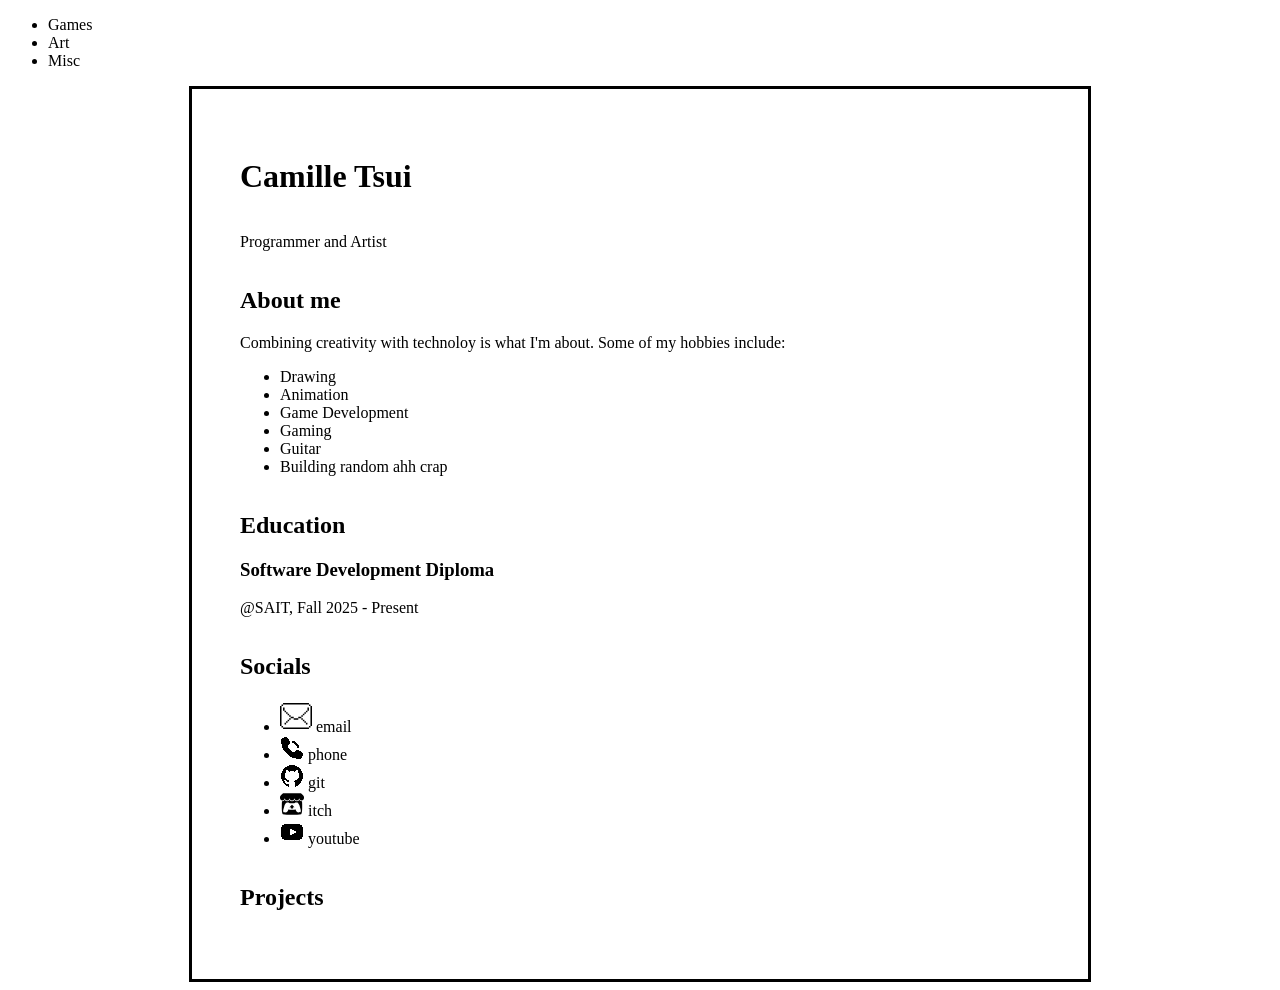
==== index.html @ e9c0c2a6 "Initial commit" ====
<!DOCTYPE html>
<html lang="en">
<head>
    <meta charset="UTF-8">
    <meta name="viewport" content="width=device-width, initial-scale=1.0">
    <title>Camille Tsui Home</title>
    <link rel="stylesheet" href="./styles/styles.css">
</head>
<body>
    <header>
        <!--Logo, navbar-->
        <ul>
            <li>Games</li>
            <li>Art</li>
            <li>Misc</li>
        </ul>
    </header>
    <main>
        <h1>Camille Tsui</h1>
        <p>Programmer and Artist</p> <!--description of self-->

        <section class="about-me">
            <h2>About me</h2>
            <p>Combining creativity with technoloy is what I'm about. 
                Some of my hobbies include:
            </p>
            <ul>
                <li>Drawing</li>
                <li>Animation</li>
                <li>Game Development</li>
                <li>Gaming</li>
                <li>Guitar</li>
                <li>Building random ahh crap</li>
            </ul>
        </section>

        <section>
            <h2>Education</h2>
            <h3>Software Development Diploma</h3>
            <p>@SAIT, Fall 2025 - Present</p>
        </section>

        <section class="socials">
            <h2>Socials</h2>
            <ul>
                <li id="email">
                    <svg xmlns="http://www.w3.org/2000/svg" width="32" height="32" viewBox="0 0 32 32"><path fill="currentColor" d="M30.47 6.1H32v19.8h-1.53Zm-1.52 19.8h1.52v1.53h-1.52Zm0-21.33h1.52V6.1h-1.52Zm-1.52 3.05h1.52v3.05h-1.52ZM3.05 27.43h25.9v1.52H3.05Zm22.85-4.57h1.53v1.52H25.9Zm0-12.19h1.53v1.52H25.9Zm-1.52 10.66h1.52v1.53h-1.52Zm0-9.14h1.52v1.52h-1.52Zm-1.53 7.62h1.53v1.52h-1.53Zm0-6.1h1.53v1.53h-1.53Zm-1.52 4.58h1.52v1.52h-1.52Zm0-3.05h1.52v1.52h-1.52Zm-3.05 1.52h3.05v1.53h-3.05Zm-4.57 1.53h4.57v1.52h-4.57Zm-3.05-1.53h3.05v1.53h-3.05Zm-1.52 1.53h1.52v1.52H9.14Zm0-3.05h1.52v1.52H9.14Zm-1.52 4.57h1.52v1.52H7.62Zm0-6.1h1.52v1.53H7.62Zm-1.53 7.62h1.53v1.53H6.09Zm0-9.14h1.53v1.52H6.09ZM4.57 22.86h1.52v1.52H4.57Zm0-12.19h1.52v1.52H4.57ZM3.05 3.05h25.9v1.52H3.05Zm0 4.57h1.52v3.05H3.05ZM1.52 25.9h1.53v1.53H1.52Zm0-21.33h1.53V6.1H1.52ZM0 6.1h1.52v19.8H0Z"/></svg>
                    email
                </li>
                <li id="phone">
                    <svg xmlns="http://www.w3.org/2000/svg" width="24" height="24" viewBox="0 0 24 24"><path fill="currentColor" d="M12 7V5h3v1h1v1h1v1h1v1h1v3h-2v-2h-1V9h-1V8h-1V7z"/><path fill="currentColor" d="M23 17v3h-1v2h-1v1h-5v-1h-4v-1h-2v-1H9v-1H8v-1H7v-1H6v-1H5v-1H4v-1H3v-2H2V8H1V3h1V2h2V1h3v1h1v1h1v2h1v3H9v1H8v3h1v1h1v1h1v1h1v1h3v-1h1v-1h3v1h2v1h1v1z"/></svg>
                    phone
                </li>
                <li id="git">
                    <svg xmlns="http://www.w3.org/2000/svg" width="24" height="24" viewBox="0 0 24 24"><path fill="currentColor" d="M23 [base64]"/></svg>
                    <!-- <svg xmlns="http://www.w3.org/2000/svg" width="24" height="24" viewBox="0 0 24 24"><path fill="currentColor" d="M12 .297c-6.63 0-12 5.373-12 12c0 5.303 3.438 9.8 8.205 11.385c.6.113.82-.258.82-.577c0-.285-.01-1.04-.015-2.04c-3.338.724-4.042-1.61-4.042-1.61C4.422 18.07 3.633 17.7 3.633 17.7c-1.087-.744.084-.729.084-.729c1.205.084 1.838 1.236 1.838 1.236c1.07 1.835 2.809 1.305 3.495.998c.108-.776.417-1.305.76-1.605c-2.665-.3-5.466-1.332-5.466-5.93c0-1.31.465-2.38 1.235-3.22c-.135-.303-.54-1.523.105-3.176c0 0 1.005-.322 3.3 1.23c.96-.267 1.98-.399 3-.405c1.02.006 2.04.138 3 .405c2.28-1.552 3.285-1.23 3.285-1.23c.645 1.653.24 2.873.12 3.176c.765.84 1.23 1.91 1.23 3.22c0 4.61-2.805 5.625-5.475 5.92c.42.36.81 1.096.81 2.22c0 1.606-.015 2.896-.015 3.286c0 .315.21.69.825.57C20.565 22.092 24 17.592 24 12.297c0-6.627-5.373-12-12-12"/></svg> -->
                    git
                </li>
                <li id="itch.io">
                    <svg xmlns="http://www.w3.org/2000/svg" width="24" height="24" viewBox="0 0 24 24"><path fill="currentColor" d="M3.13 1.338C2.08 1.96.02 4.328 0 4.95v1.03c0 1.303 1.22 2.45 2.325 2.45c1.33 0 2.436-1.102 2.436-2.41c0 1.308 1.07 2.41 2.4 2.41c1.328 0 2.362-1.102 2.362-2.41c0 1.308 1.137 2.41 2.466 2.41h.024c1.33 0 2.466-1.102 2.466-2.41c0 1.308 1.034 2.41 2.363 2.41c1.33 0 2.4-1.102 2.4-2.41c0 1.308 1.106 2.41 2.435 2.41C22.78 8.43 24 7.282 24 5.98V4.95c-.02-.62-2.082-2.99-3.13-3.612c-3.253-.114-5.508-.134-8.87-.133c-3.362 0-7.945.053-8.87.133m6.376 6.477a2.7 2.7 0 0 1-.468.602c-.5.49-1.19.795-1.947.795a2.8 2.8 0 0 1-1.95-.795a2.6 2.6 0 0 1-.446-.59a2.8 2.8 0 0 1-.486.59a2.8 2.8 0 0 1-1.95.795a.8.8 0 0 1-.264-.052a40 40 0 0 0-.168 2.95v.005l-.006 1.167c.02 2.334-.23 7.564 1.03 8.85c1.952.454 5.545.662 9.15.663c3.605 0 7.198-.21 9.15-.664c1.26-1.284 1.01-6.514 1.03-8.848l-.006-1.167v-.004a40 40 0 0 0-.168-2.95a.9.9 0 0 1-.263.052a2.8 2.8 0 0 1-1.95-.795a2.7 2.7 0 0 1-.486-.59c-.127.22-.265.412-.447.59a2.8 2.8 0 0 1-1.95.794c-.76 0-1.446-.303-1.948-.793a2.7 2.7 0 0 1-.468-.602a2.7 2.7 0 0 1-.463.602a2.8 2.8 0 0 1-1.95.794h-.16a2.8 2.8 0 0 1-1.95-.793a2.7 2.7 0 0 1-.464-.602zm-2.004 2.59v.002c.795.002 1.5 0 2.373.953A20 20 0 0 1 12 11.253c.72 0 1.438.035 2.125.107c.873-.953 1.578-.95 2.372-.953c.376 0 1.876 0 2.92 2.934l1.123 4.028c.832 2.995-.266 3.068-1.636 3.07c-2.03-.075-3.156-1.55-3.156-3.025c-1.124.184-2.436.276-3.748.277c-1.312 0-2.624-.093-3.748-.277c0 1.475-1.125 2.95-3.156 3.026c-1.37-.004-2.468-.077-1.636-3.072l1.122-4.027c1.045-2.934 2.545-2.934 2.92-2.934zM12 12.714c-.002.002-2.14 1.964-2.523 2.662l1.4-.056v1.22c0 .056.56.033 1.123.007c.562.026 1.124.05 1.124-.008v-1.22l1.4.055C14.138 14.677 12 12.713 12 12.713z"/></svg>
                    itch
                </li>
                <li id="youtube">
                    <svg xmlns="http://www.w3.org/2000/svg" width="24" height="24" viewBox="0 0 24 24"><path fill="currentColor" d="M22 7V5h-2V4H4v1H2v2H1v10h1v2h2v1h16v-1h2v-2h1V7zm-10 8h-2V9h2v1h2v1h2v2h-2v1h-2z"/></svg>
                   <!-- <svg xmlns="http://www.w3.org/2000/svg" width="24" height="24" viewBox="0 0 24 24"><path fill="currentColor" d="M23.498 6.186a3.02 3.02 0 0 0-2.122-2.136C19.505 3.545 12 3.545 12 3.545s-7.505 0-9.377.505A3.02 3.02 0 0 0 .502 6.186C0 8.07 0 12 0 12s0 3.93.502 5.814a3.02 3.02 0 0 0 2.122 2.136c1.871.505 9.376.505 9.376.505s7.505 0 9.377-.505a3.02 3.02 0 0 0 2.122-2.136C24 15.93 24 12 24 12s0-3.93-.502-5.814M9.545 15.568V8.432L15.818 12z"/></svg> -->
                    youtube
                </li>
            </ul>
        </section>

        <section class="projects">
            <h2>Projects</h2>
            <!--Add project cards-->
        </section>
    </main>
</body>
</html>
---- styles/styles.css ----
main {
    display: flex;
    flex-direction: column;
    margin-inline: auto;
    border:solid;
    max-width: 800px;;

    padding: 3rem;
}
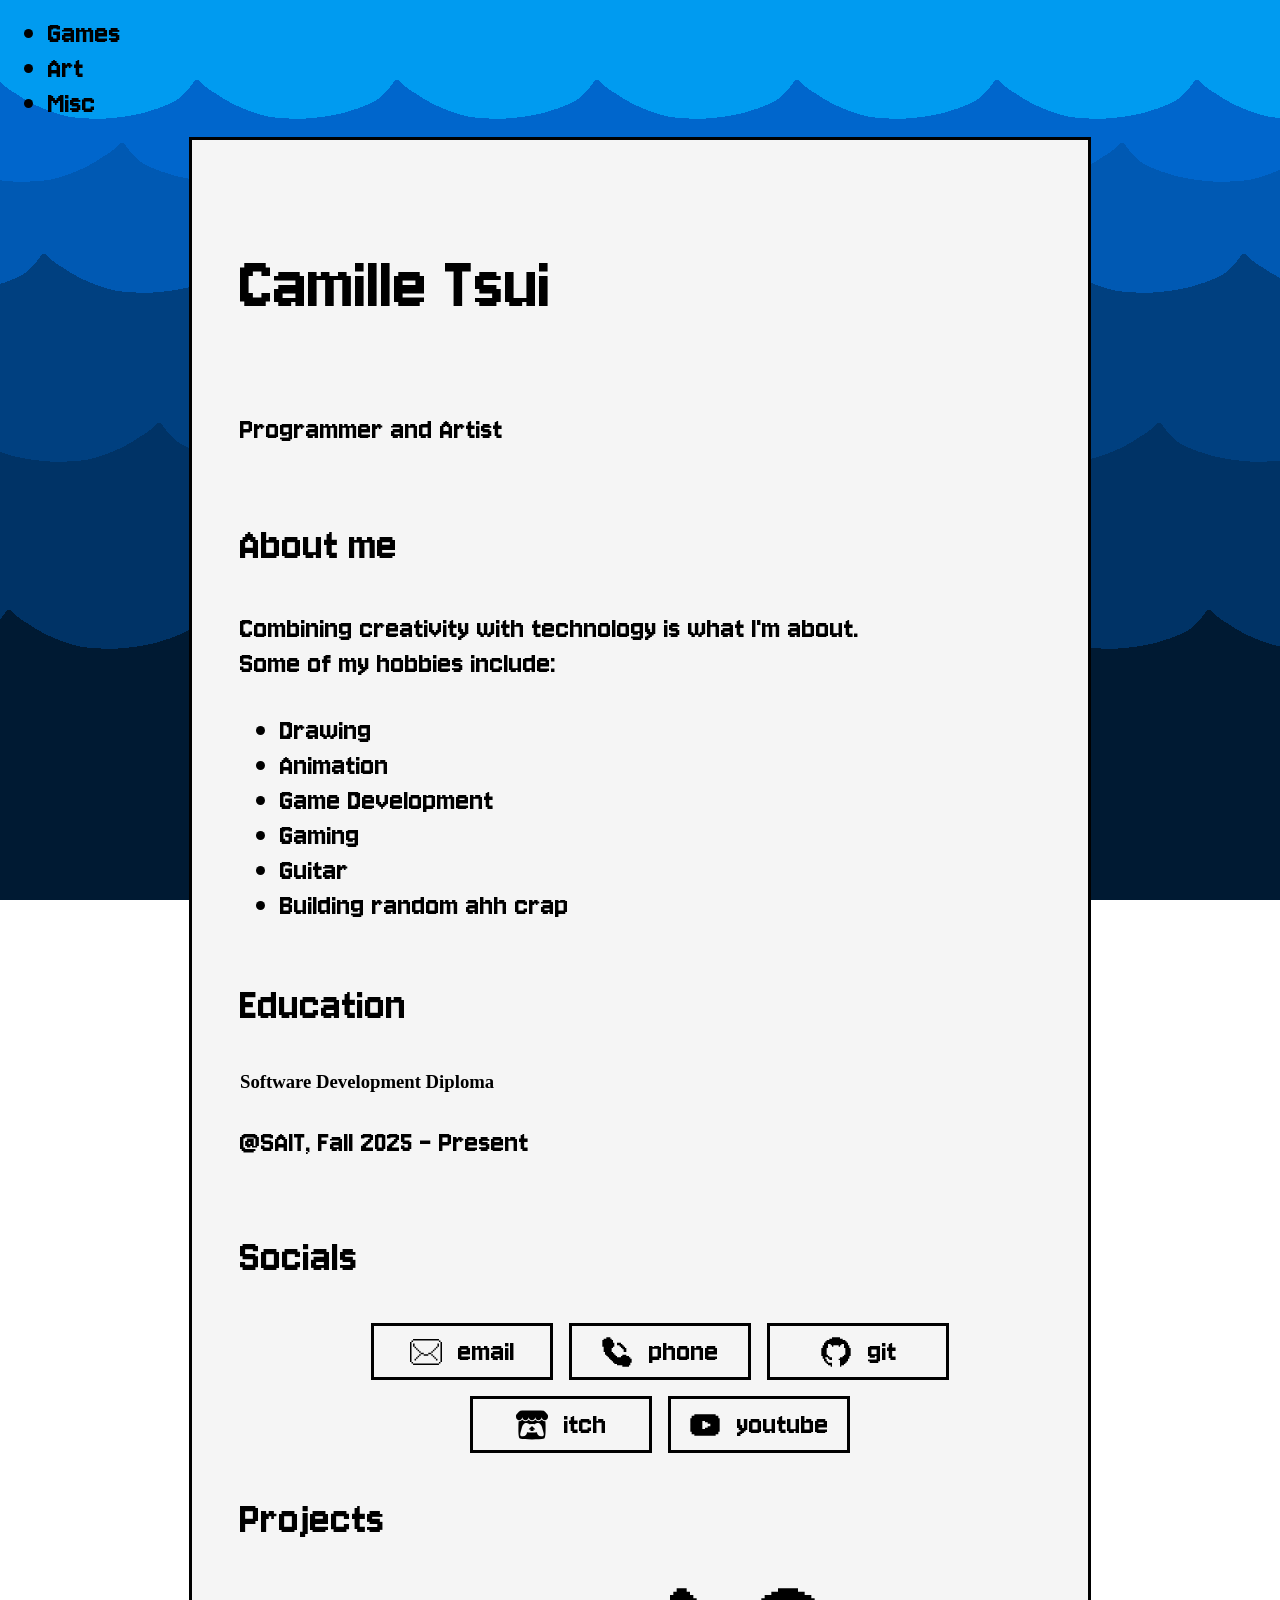
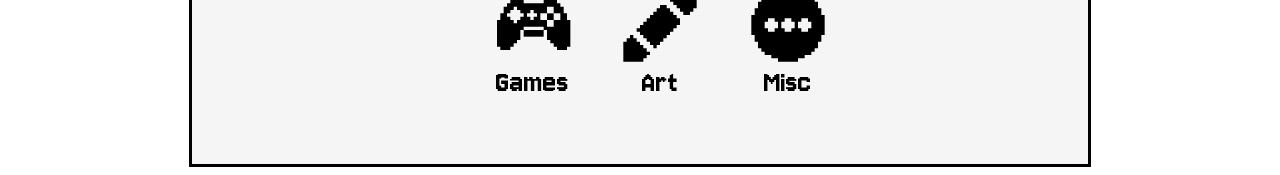
==== commit 74643557: "add css to main page" ====
--- a/index.html
+++ b/index.html
@@ -5,6 +5,10 @@
     <meta name="viewport" content="width=device-width, initial-scale=1.0">
     <title>Camille Tsui Home</title>
     <link rel="stylesheet" href="./styles/styles.css">
+
+    <link rel="preconnect" href="https://fonts.googleapis.com">
+    <link rel="preconnect" href="https://fonts.gstatic.com" crossorigin>
+    <link href="https://fonts.googleapis.com/css2?family=Jersey+10&family=Pixelify+Sans:wght@400..700&display=swap" rel="stylesheet">
 </head>
 <body>
     <header>
@@ -21,7 +25,7 @@
 
         <section class="about-me">
             <h2>About me</h2>
-            <p>Combining creativity with technoloy is what I'm about. 
+            <p>Combining creativity with technology is what I'm about. <br>
                 Some of my hobbies include:
             </p>
             <ul>
@@ -48,20 +52,20 @@
                     email
                 </li>
                 <li id="phone">
-                    <svg xmlns="http://www.w3.org/2000/svg" width="24" height="24" viewBox="0 0 24 24"><path fill="currentColor" d="M12 7V5h3v1h1v1h1v1h1v1h1v3h-2v-2h-1V9h-1V8h-1V7z"/><path fill="currentColor" d="M23 17v3h-1v2h-1v1h-5v-1h-4v-1h-2v-1H9v-1H8v-1H7v-1H6v-1H5v-1H4v-1H3v-2H2V8H1V3h1V2h2V1h3v1h1v1h1v2h1v3H9v1H8v3h1v1h1v1h1v1h1v1h3v-1h1v-1h3v1h2v1h1v1z"/></svg>
+                    <svg xmlns="http://www.w3.org/2000/svg"  viewBox="0 0 24 24"><path fill="currentColor" d="M12 7V5h3v1h1v1h1v1h1v1h1v3h-2v-2h-1V9h-1V8h-1V7z"/><path fill="currentColor" d="M23 17v3h-1v2h-1v1h-5v-1h-4v-1h-2v-1H9v-1H8v-1H7v-1H6v-1H5v-1H4v-1H3v-2H2V8H1V3h1V2h2V1h3v1h1v1h1v2h1v3H9v1H8v3h1v1h1v1h1v1h1v1h3v-1h1v-1h3v1h2v1h1v1z"/></svg>
                     phone
                 </li>
                 <li id="git">
-                    <svg xmlns="http://www.w3.org/2000/svg" width="24" height="24" viewBox="0 0 24 24"><path fill="currentColor" d="M23 [base64]"/></svg>
+                    <svg xmlns="http://www.w3.org/2000/svg"  viewBox="0 0 24 24"><path fill="currentColor" d="M23 [base64]"/></svg>
                     <!-- <svg xmlns="http://www.w3.org/2000/svg" width="24" height="24" viewBox="0 0 24 24"><path fill="currentColor" d="M12 .297c-6.63 0-12 5.373-12 12c0 5.303 3.438 9.8 8.205 11.385c.6.113.82-.258.82-.577c0-.285-.01-1.04-.015-2.04c-3.338.724-4.042-1.61-4.042-1.61C4.422 18.07 3.633 17.7 3.633 17.7c-1.087-.744.084-.729.084-.729c1.205.084 1.838 1.236 1.838 1.236c1.07 1.835 2.809 1.305 3.495.998c.108-.776.417-1.305.76-1.605c-2.665-.3-5.466-1.332-5.466-5.93c0-1.31.465-2.38 1.235-3.22c-.135-.303-.54-1.523.105-3.176c0 0 1.005-.322 3.3 1.23c.96-.267 1.98-.399 3-.405c1.02.006 2.04.138 3 .405c2.28-1.552 3.285-1.23 3.285-1.23c.645 1.653.24 2.873.12 3.176c.765.84 1.23 1.91 1.23 3.22c0 4.61-2.805 5.625-5.475 5.92c.42.36.81 1.096.81 2.22c0 1.606-.015 2.896-.015 3.286c0 .315.21.69.825.57C20.565 22.092 24 17.592 24 12.297c0-6.627-5.373-12-12-12"/></svg> -->
                     git
                 </li>
                 <li id="itch.io">
-                    <svg xmlns="http://www.w3.org/2000/svg" width="24" height="24" viewBox="0 0 24 24"><path fill="currentColor" d="M3.13 1.338C2.08 1.96.02 4.328 0 4.95v1.03c0 1.303 1.22 2.45 2.325 2.45c1.33 0 2.436-1.102 2.436-2.41c0 1.308 1.07 2.41 2.4 2.41c1.328 0 2.362-1.102 2.362-2.41c0 1.308 1.137 2.41 2.466 2.41h.024c1.33 0 2.466-1.102 2.466-2.41c0 1.308 1.034 2.41 2.363 2.41c1.33 0 2.4-1.102 2.4-2.41c0 1.308 1.106 2.41 2.435 2.41C22.78 8.43 24 7.282 24 5.98V4.95c-.02-.62-2.082-2.99-3.13-3.612c-3.253-.114-5.508-.134-8.87-.133c-3.362 0-7.945.053-8.87.133m6.376 6.477a2.7 2.7 0 0 1-.468.602c-.5.49-1.19.795-1.947.795a2.8 2.8 0 0 1-1.95-.795a2.6 2.6 0 0 1-.446-.59a2.8 2.8 0 0 1-.486.59a2.8 2.8 0 0 1-1.95.795a.8.8 0 0 1-.264-.052a40 40 0 0 0-.168 2.95v.005l-.006 1.167c.02 2.334-.23 7.564 1.03 8.85c1.952.454 5.545.662 9.15.663c3.605 0 7.198-.21 9.15-.664c1.26-1.284 1.01-6.514 1.03-8.848l-.006-1.167v-.004a40 40 0 0 0-.168-2.95a.9.9 0 0 1-.263.052a2.8 2.8 0 0 1-1.95-.795a2.7 2.7 0 0 1-.486-.59c-.127.22-.265.412-.447.59a2.8 2.8 0 0 1-1.95.794c-.76 0-1.446-.303-1.948-.793a2.7 2.7 0 0 1-.468-.602a2.7 2.7 0 0 1-.463.602a2.8 2.8 0 0 1-1.95.794h-.16a2.8 2.8 0 0 1-1.95-.793a2.7 2.7 0 0 1-.464-.602zm-2.004 2.59v.002c.795.002 1.5 0 2.373.953A20 20 0 0 1 12 11.253c.72 0 1.438.035 2.125.107c.873-.953 1.578-.95 2.372-.953c.376 0 1.876 0 2.92 2.934l1.123 4.028c.832 2.995-.266 3.068-1.636 3.07c-2.03-.075-3.156-1.55-3.156-3.025c-1.124.184-2.436.276-3.748.277c-1.312 0-2.624-.093-3.748-.277c0 1.475-1.125 2.95-3.156 3.026c-1.37-.004-2.468-.077-1.636-3.072l1.122-4.027c1.045-2.934 2.545-2.934 2.92-2.934zM12 12.714c-.002.002-2.14 1.964-2.523 2.662l1.4-.056v1.22c0 .056.56.033 1.123.007c.562.026 1.124.05 1.124-.008v-1.22l1.4.055C14.138 14.677 12 12.713 12 12.713z"/></svg>
+                    <svg xmlns="http://www.w3.org/2000/svg"  viewBox="0 0 24 24"><path fill="currentColor" d="M3.13 1.338C2.08 1.96.02 4.328 0 4.95v1.03c0 1.303 1.22 2.45 2.325 2.45c1.33 0 2.436-1.102 2.436-2.41c0 1.308 1.07 2.41 2.4 2.41c1.328 0 2.362-1.102 2.362-2.41c0 1.308 1.137 2.41 2.466 2.41h.024c1.33 0 2.466-1.102 2.466-2.41c0 1.308 1.034 2.41 2.363 2.41c1.33 0 2.4-1.102 2.4-2.41c0 1.308 1.106 2.41 2.435 2.41C22.78 8.43 24 7.282 24 5.98V4.95c-.02-.62-2.082-2.99-3.13-3.612c-3.253-.114-5.508-.134-8.87-.133c-3.362 0-7.945.053-8.87.133m6.376 6.477a2.7 2.7 0 0 1-.468.602c-.5.49-1.19.795-1.947.795a2.8 2.8 0 0 1-1.95-.795a2.6 2.6 0 0 1-.446-.59a2.8 2.8 0 0 1-.486.59a2.8 2.8 0 0 1-1.95.795a.8.8 0 0 1-.264-.052a40 40 0 0 0-.168 2.95v.005l-.006 1.167c.02 2.334-.23 7.564 1.03 8.85c1.952.454 5.545.662 9.15.663c3.605 0 7.198-.21 9.15-.664c1.26-1.284 1.01-6.514 1.03-8.848l-.006-1.167v-.004a40 40 0 0 0-.168-2.95a.9.9 0 0 1-.263.052a2.8 2.8 0 0 1-1.95-.795a2.7 2.7 0 0 1-.486-.59c-.127.22-.265.412-.447.59a2.8 2.8 0 0 1-1.95.794c-.76 0-1.446-.303-1.948-.793a2.7 2.7 0 0 1-.468-.602a2.7 2.7 0 0 1-.463.602a2.8 2.8 0 0 1-1.95.794h-.16a2.8 2.8 0 0 1-1.95-.793a2.7 2.7 0 0 1-.464-.602zm-2.004 2.59v.002c.795.002 1.5 0 2.373.953A20 20 0 0 1 12 11.253c.72 0 1.438.035 2.125.107c.873-.953 1.578-.95 2.372-.953c.376 0 1.876 0 2.92 2.934l1.123 4.028c.832 2.995-.266 3.068-1.636 3.07c-2.03-.075-3.156-1.55-3.156-3.025c-1.124.184-2.436.276-3.748.277c-1.312 0-2.624-.093-3.748-.277c0 1.475-1.125 2.95-3.156 3.026c-1.37-.004-2.468-.077-1.636-3.072l1.122-4.027c1.045-2.934 2.545-2.934 2.92-2.934zM12 12.714c-.002.002-2.14 1.964-2.523 2.662l1.4-.056v1.22c0 .056.56.033 1.123.007c.562.026 1.124.05 1.124-.008v-1.22l1.4.055C14.138 14.677 12 12.713 12 12.713z"/></svg>
                     itch
                 </li>
                 <li id="youtube">
-                    <svg xmlns="http://www.w3.org/2000/svg" width="24" height="24" viewBox="0 0 24 24"><path fill="currentColor" d="M22 7V5h-2V4H4v1H2v2H1v10h1v2h2v1h16v-1h2v-2h1V7zm-10 8h-2V9h2v1h2v1h2v2h-2v1h-2z"/></svg>
+                    <svg xmlns="http://www.w3.org/2000/svg"  viewBox="0 0 24 24"><path fill="currentColor" d="M22 7V5h-2V4H4v1H2v2H1v10h1v2h2v1h16v-1h2v-2h1V7zm-10 8h-2V9h2v1h2v1h2v2h-2v1h-2z"/></svg>
                    <!-- <svg xmlns="http://www.w3.org/2000/svg" width="24" height="24" viewBox="0 0 24 24"><path fill="currentColor" d="M23.498 6.186a3.02 3.02 0 0 0-2.122-2.136C19.505 3.545 12 3.545 12 3.545s-7.505 0-9.377.505A3.02 3.02 0 0 0 .502 6.186C0 8.07 0 12 0 12s0 3.93.502 5.814a3.02 3.02 0 0 0 2.122 2.136c1.871.505 9.376.505 9.376.505s7.505 0 9.377-.505a3.02 3.02 0 0 0 2.122-2.136C24 15.93 24 12 24 12s0-3.93-.502-5.814M9.545 15.568V8.432L15.818 12z"/></svg> -->
                     youtube
                 </li>
@@ -71,6 +75,20 @@
         <section class="projects">
             <h2>Projects</h2>
             <!--Add project cards-->
+            <ul>
+                <li>
+                    <svg xmlns="http://www.w3.org/2000/svg"  viewBox="0 0 24 24"><path fill="currentColor" d="M15.503 13.502H9.502v2h6.001z"/><path fill="currentColor" d="M22.505 10.501v-2h-1v-2h-1v-1h-1V4.5h-4.002v1H9.502v-1H5.5v1h-1v1h-1v2h-1v2.001h-1v8.002h1v1h3v-1h1.001v-1h1v-1h1v-3.001h1v-1h6.002v1h1v3h1v1.001h1v1h1.001v1h3v-1h1.001v-8.002zm-17.004-2v-1h1v-1h1v1h1v1h1v1h-1v1h-1v1h-1v-1h-1v-1h-1v-1zm8.002 1h-1v1h-1v-1h-1.001v-1h1v-1h1v1h1zm7.001 1h-2v2h-2v-2h-2.001v-2h2v-2h2v2h2.001z"/><path fill="currentColor" d="M18.504 8.501h-2v2h2z"/></svg>
+                    Games
+                </li>
+                <li>
+                    <svg xmlns="http://www.w3.org/2000/svg" viewBox="0 0 24 24"><path fill="currentColor" d="M8 [base64]"/></svg>
+                    Art
+                </li>
+                <li>
+                    <svg xmlns="http://www.w3.org/2000/svg"  viewBox="0 0 24 24"><path fill="currentColor" d="M22 9V7h-1V5h-1V4h-1V3h-2V2h-2V1H9v1H7v1H5v1H4v1H3v2H2v2H1v6h1v2h1v2h1v1h1v1h2v1h2v1h6v-1h2v-1h2v-1h1v-1h1v-2h1v-2h1V9zm-9 1v1h1v2h-1v1h-2v-1h-1v-2h1v-1zm-8 1h1v-1h2v1h1v2H8v1H6v-1H5zm14 2h-1v1h-2v-1h-1v-2h1v-1h2v1h1z"/></svg>
+                    Misc
+                </li>
+            </ul>
         </section>
     </main>
 </body>
--- a/styles/styles.css
+++ b/styles/styles.css
@@ -2,8 +2,85 @@
     display: flex;
     flex-direction: column;
     margin-inline: auto;
+    max-width: 800px;;
+    padding: 3rem;
+
     border:solid;
-    max-width: 800px;;
+    background-color: whitesmoke;
+}
 
-    padding: 3rem;
-}+body {
+    /*background*/
+    background-image: url("../images/water-bg.png");
+    background-attachment: fixed;
+}
+
+/* fonts */
+h1, h2, p, li {
+    font-family: "Jersey 10", sans-serif;
+    font-weight: 400;
+    font-style: normal;
+}
+
+h1 {
+    font-size: 5rem;
+}
+
+h2 {
+    font-size: 3rem;
+}
+
+p, li{
+    font-size: 2rem;
+}
+/*
+p, li {
+    font-family: "Pixelify Sans", sans-serif;
+    font-optical-sizing: auto;
+
+}
+    */
+
+/*Main page stuff*/
+
+/* socials stuff */
+.socials li {
+    min-width: 10rem;
+    border:solid;
+    display: flex;
+    justify-content: center;
+    align-items: center;
+    gap: 1rem;
+    padding: 0.5rem;
+}
+
+.socials svg {
+    height:2rem;
+}
+
+.socials ul{
+    display: flex;
+    flex-wrap: wrap;
+    justify-content: center;
+    margin: auto;
+    gap:1rem;
+    max-width: 600px;
+}
+
+/* projects */
+
+.projects li {
+    display: flex;
+    flex-direction: column;
+    align-items: center;
+}
+
+.projects svg {
+    height: 5rem;
+}
+.projects ul {
+    display: flex;
+    flex-wrap: wrap;
+    gap: 3rem;
+    justify-content: center;
+}
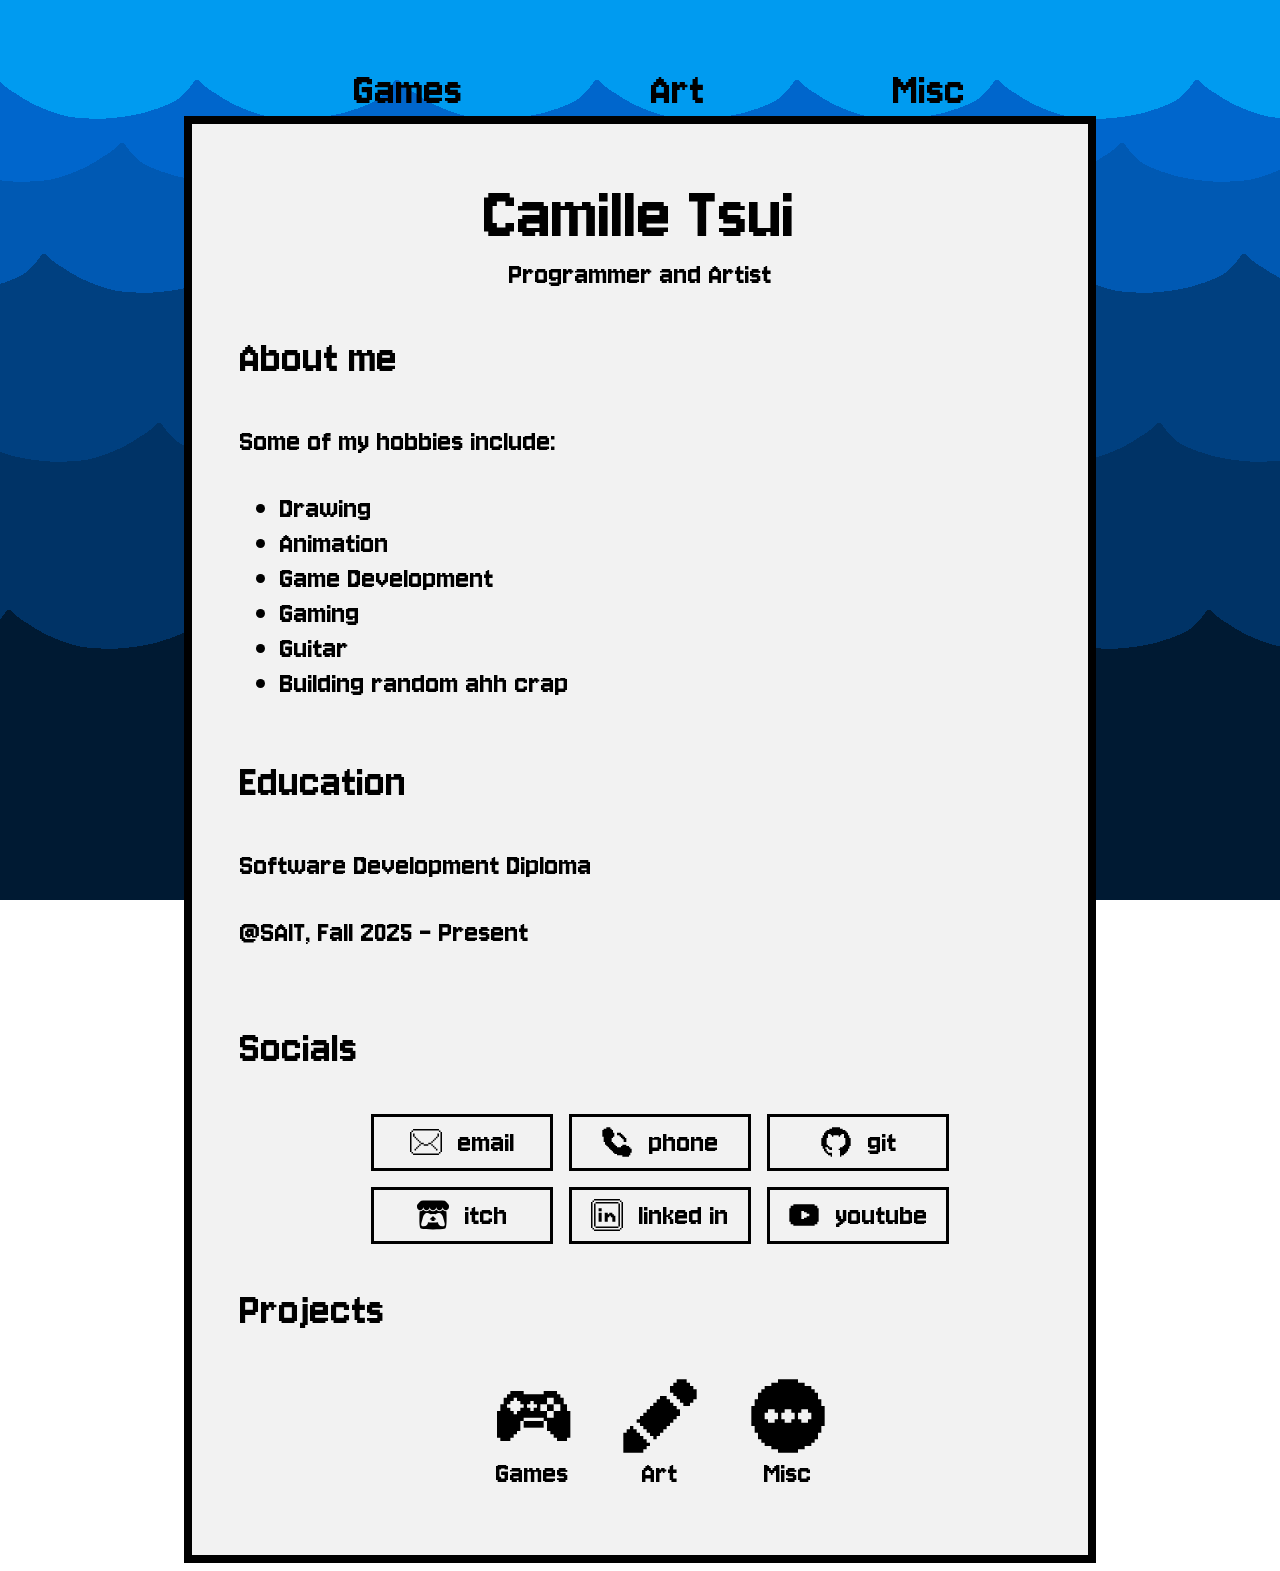
==== commit abfdbe43: "Add button responsivness and linked social buttons" ====
--- a/index.html
+++ b/index.html
@@ -5,6 +5,7 @@
     <meta name="viewport" content="width=device-width, initial-scale=1.0">
     <title>Camille Tsui Home</title>
     <link rel="stylesheet" href="./styles/styles.css">
+    <script src="./scripts/about.js" defer></script>
 
     <link rel="preconnect" href="https://fonts.googleapis.com">
     <link rel="preconnect" href="https://fonts.gstatic.com" crossorigin>
@@ -12,20 +13,22 @@
 </head>
 <body>
     <header>
-        <!--Logo, navbar-->
-        <ul>
-            <li>Games</li>
-            <li>Art</li>
-            <li>Misc</li>
-        </ul>
+        <nav>
+            <!--Logo, navbar-->
+            <ul>
+                <li id="games-button">Games</li>
+                <li id="art-button">Art</li>
+                <li id="misc-button">Misc</li>
+            </ul>
+        </nav>
     </header>
     <main>
         <h1>Camille Tsui</h1>
-        <p>Programmer and Artist</p> <!--description of self-->
+        <p id="job-title">Programmer and Artist</p> <!--description of self-->
 
         <section class="about-me">
             <h2>About me</h2>
-            <p>Combining creativity with technology is what I'm about. <br>
+            <p><!--Combining creativity with technology is what I'm about. <br> -->
                 Some of my hobbies include:
             </p>
             <ul>
@@ -55,7 +58,7 @@
                     <svg xmlns="http://www.w3.org/2000/svg"  viewBox="0 0 24 24"><path fill="currentColor" d="M12 7V5h3v1h1v1h1v1h1v1h1v3h-2v-2h-1V9h-1V8h-1V7z"/><path fill="currentColor" d="M23 17v3h-1v2h-1v1h-5v-1h-4v-1h-2v-1H9v-1H8v-1H7v-1H6v-1H5v-1H4v-1H3v-2H2V8H1V3h1V2h2V1h3v1h1v1h1v2h1v3H9v1H8v3h1v1h1v1h1v1h1v1h3v-1h1v-1h3v1h2v1h1v1z"/></svg>
                     phone
                 </li>
-                <li id="git">
+                <li id="github">
                     <svg xmlns="http://www.w3.org/2000/svg"  viewBox="0 0 24 24"><path fill="currentColor" d="M23 [base64]"/></svg>
                     <!-- <svg xmlns="http://www.w3.org/2000/svg" width="24" height="24" viewBox="0 0 24 24"><path fill="currentColor" d="M12 .297c-6.63 0-12 5.373-12 12c0 5.303 3.438 9.8 8.205 11.385c.6.113.82-.258.82-.577c0-.285-.01-1.04-.015-2.04c-3.338.724-4.042-1.61-4.042-1.61C4.422 18.07 3.633 17.7 3.633 17.7c-1.087-.744.084-.729.084-.729c1.205.084 1.838 1.236 1.838 1.236c1.07 1.835 2.809 1.305 3.495.998c.108-.776.417-1.305.76-1.605c-2.665-.3-5.466-1.332-5.466-5.93c0-1.31.465-2.38 1.235-3.22c-.135-.303-.54-1.523.105-3.176c0 0 1.005-.322 3.3 1.23c.96-.267 1.98-.399 3-.405c1.02.006 2.04.138 3 .405c2.28-1.552 3.285-1.23 3.285-1.23c.645 1.653.24 2.873.12 3.176c.765.84 1.23 1.91 1.23 3.22c0 4.61-2.805 5.625-5.475 5.92c.42.36.81 1.096.81 2.22c0 1.606-.015 2.896-.015 3.286c0 .315.21.69.825.57C20.565 22.092 24 17.592 24 12.297c0-6.627-5.373-12-12-12"/></svg> -->
                     git
@@ -63,6 +66,10 @@
                 <li id="itch.io">
                     <svg xmlns="http://www.w3.org/2000/svg"  viewBox="0 0 24 24"><path fill="currentColor" d="M3.13 1.338C2.08 1.96.02 4.328 0 4.95v1.03c0 1.303 1.22 2.45 2.325 2.45c1.33 0 2.436-1.102 2.436-2.41c0 1.308 1.07 2.41 2.4 2.41c1.328 0 2.362-1.102 2.362-2.41c0 1.308 1.137 2.41 2.466 2.41h.024c1.33 0 2.466-1.102 2.466-2.41c0 1.308 1.034 2.41 2.363 2.41c1.33 0 2.4-1.102 2.4-2.41c0 1.308 1.106 2.41 2.435 2.41C22.78 8.43 24 7.282 24 5.98V4.95c-.02-.62-2.082-2.99-3.13-3.612c-3.253-.114-5.508-.134-8.87-.133c-3.362 0-7.945.053-8.87.133m6.376 6.477a2.7 2.7 0 0 1-.468.602c-.5.49-1.19.795-1.947.795a2.8 2.8 0 0 1-1.95-.795a2.6 2.6 0 0 1-.446-.59a2.8 2.8 0 0 1-.486.59a2.8 2.8 0 0 1-1.95.795a.8.8 0 0 1-.264-.052a40 40 0 0 0-.168 2.95v.005l-.006 1.167c.02 2.334-.23 7.564 1.03 8.85c1.952.454 5.545.662 9.15.663c3.605 0 7.198-.21 9.15-.664c1.26-1.284 1.01-6.514 1.03-8.848l-.006-1.167v-.004a40 40 0 0 0-.168-2.95a.9.9 0 0 1-.263.052a2.8 2.8 0 0 1-1.95-.795a2.7 2.7 0 0 1-.486-.59c-.127.22-.265.412-.447.59a2.8 2.8 0 0 1-1.95.794c-.76 0-1.446-.303-1.948-.793a2.7 2.7 0 0 1-.468-.602a2.7 2.7 0 0 1-.463.602a2.8 2.8 0 0 1-1.95.794h-.16a2.8 2.8 0 0 1-1.95-.793a2.7 2.7 0 0 1-.464-.602zm-2.004 2.59v.002c.795.002 1.5 0 2.373.953A20 20 0 0 1 12 11.253c.72 0 1.438.035 2.125.107c.873-.953 1.578-.95 2.372-.953c.376 0 1.876 0 2.92 2.934l1.123 4.028c.832 2.995-.266 3.068-1.636 3.07c-2.03-.075-3.156-1.55-3.156-3.025c-1.124.184-2.436.276-3.748.277c-1.312 0-2.624-.093-3.748-.277c0 1.475-1.125 2.95-3.156 3.026c-1.37-.004-2.468-.077-1.636-3.072l1.122-4.027c1.045-2.934 2.545-2.934 2.92-2.934zM12 12.714c-.002.002-2.14 1.964-2.523 2.662l1.4-.056v1.22c0 .056.56.033 1.123.007c.562.026 1.124.05 1.124-.008v-1.22l1.4.055C14.138 14.677 12 12.713 12 12.713z"/></svg>
                     itch
+                </li>
+                <li id="linked-in">
+                    <svg xmlns="http://www.w3.org/2000/svg" viewBox="0 0 32 32"><path fill="currentColor" d="M30.47 3.05H32v25.9h-1.53Zm-1.52 25.9h1.52v1.53h-1.52Zm0-27.43h1.52v1.53h-1.52Zm-1.53 3.05h1.53v22.86h-1.53ZM3.04 30.48h25.91V32H3.04Zm1.53-3.05h22.85v1.52H4.57Zm18.28-12.19h-1.52v-1.53h-3.05v1.53h-1.52v-1.53h-3.05v9.15h3.05v-4.57h1.52v-1.53h1.53v1.53h1.52v4.57h3.05v-6.1h-1.53zM7.61 13.71h3.05v9.15H7.61Zm0-4.57h3.05v3.05H7.61ZM4.57 3.05h22.85v1.52H4.57ZM3.04 0h25.91v1.52H3.04Zm0 4.57h1.53v22.86H3.04ZM1.52 28.95h1.52v1.53H1.52Zm0-27.43h1.52v1.53H1.52ZM0 3.05h1.52v25.9H0Z"/></svg>
+                    linked in
                 </li>
                 <li id="youtube">
                     <svg xmlns="http://www.w3.org/2000/svg"  viewBox="0 0 24 24"><path fill="currentColor" d="M22 7V5h-2V4H4v1H2v2H1v10h1v2h2v1h16v-1h2v-2h1V7zm-10 8h-2V9h2v1h2v1h2v2h-2v1h-2z"/></svg>
@@ -76,15 +83,15 @@
             <h2>Projects</h2>
             <!--Add project cards-->
             <ul>
-                <li>
+                <li id="games-button">
                     <svg xmlns="http://www.w3.org/2000/svg"  viewBox="0 0 24 24"><path fill="currentColor" d="M15.503 13.502H9.502v2h6.001z"/><path fill="currentColor" d="M22.505 10.501v-2h-1v-2h-1v-1h-1V4.5h-4.002v1H9.502v-1H5.5v1h-1v1h-1v2h-1v2.001h-1v8.002h1v1h3v-1h1.001v-1h1v-1h1v-3.001h1v-1h6.002v1h1v3h1v1.001h1v1h1.001v1h3v-1h1.001v-8.002zm-17.004-2v-1h1v-1h1v1h1v1h1v1h-1v1h-1v1h-1v-1h-1v-1h-1v-1zm8.002 1h-1v1h-1v-1h-1.001v-1h1v-1h1v1h1zm7.001 1h-2v2h-2v-2h-2.001v-2h2v-2h2v2h2.001z"/><path fill="currentColor" d="M18.504 8.501h-2v2h2z"/></svg>
                     Games
                 </li>
-                <li>
+                <li id="art-button">
                     <svg xmlns="http://www.w3.org/2000/svg" viewBox="0 0 24 24"><path fill="currentColor" d="M8 [base64]"/></svg>
                     Art
                 </li>
-                <li>
+                <li id="misc-button">
                     <svg xmlns="http://www.w3.org/2000/svg"  viewBox="0 0 24 24"><path fill="currentColor" d="M22 9V7h-1V5h-1V4h-1V3h-2V2h-2V1H9v1H7v1H5v1H4v1H3v2H2v2H1v6h1v2h1v2h1v1h1v1h2v1h2v1h6v-1h2v-1h2v-1h1v-1h1v-2h1v-2h1V9zm-9 1v1h1v2h-1v1h-2v-1h-1v-2h1v-1zm-8 1h1v-1h2v1h1v2H8v1H6v-1H5zm14 2h-1v1h-2v-1h-1v-2h1v-1h2v1h1z"/></svg>
                     Misc
                 </li>
--- a/styles/styles.css
+++ b/styles/styles.css
@@ -1,12 +1,18 @@
+:root {
+    --max-content-width: 800px;
+    --background-colour:#f2f2f2;
+    --button-colour: rgb(231, 106, 3);
+}
+
 main {
     display: flex;
     flex-direction: column;
     margin-inline: auto;
-    max-width: 800px;;
+    max-width: var(--max-content-width);
     padding: 3rem;
 
-    border:solid;
-    background-color: whitesmoke;
+    border:0.5rem, solid, black;
+    background-color: var(--background-colour);
 }
 
 body {
@@ -15,8 +21,8 @@
     background-attachment: fixed;
 }
 
-/* fonts */
-h1, h2, p, li {
+/* fonts - fix later*/
+h1, h2, h3, p, li {
     font-family: "Jersey 10", sans-serif;
     font-weight: 400;
     font-style: normal;
@@ -24,14 +30,35 @@
 
 h1 {
     font-size: 5rem;
+    margin: auto;
 }
 
 h2 {
     font-size: 3rem;
 }
 
-p, li{
+p, li, h3{
     font-size: 2rem;
+}
+
+/*nav- bar*/
+header ul {
+    display: flex;
+    flex-direction: row;
+    justify-content:space-around;
+    max-width: var(--max-content-width);
+    margin: auto;
+    margin-top: 4rem;
+}
+header li {
+    font-size: 3rem;
+    list-style: none;
+}
+
+header li:hover {
+    -webkit-text-stroke: 1px white;
+    transform: scale(1.2);
+    cursor:pointer;
 }
 /*
 p, li {
@@ -42,6 +69,10 @@
     */
 
 /*Main page stuff*/
+
+#job-title {
+    margin: auto;
+}
 
 /* socials stuff */
 .socials li {
@@ -67,6 +98,13 @@
     max-width: 600px;
 }
 
+.socials li:hover {
+    background-color: white;
+    cursor:pointer;
+    transform: scale(1.1);
+    color: var(--button-colour);
+}
+
 /* projects */
 
 .projects li {
@@ -84,3 +122,10 @@
     gap: 3rem;
     justify-content: center;
 }
+
+.projects li:hover {
+    transform: scale(1.1);
+    cursor:pointer;
+    color: var(--button-colour);
+    text-decoration: underline;
+}
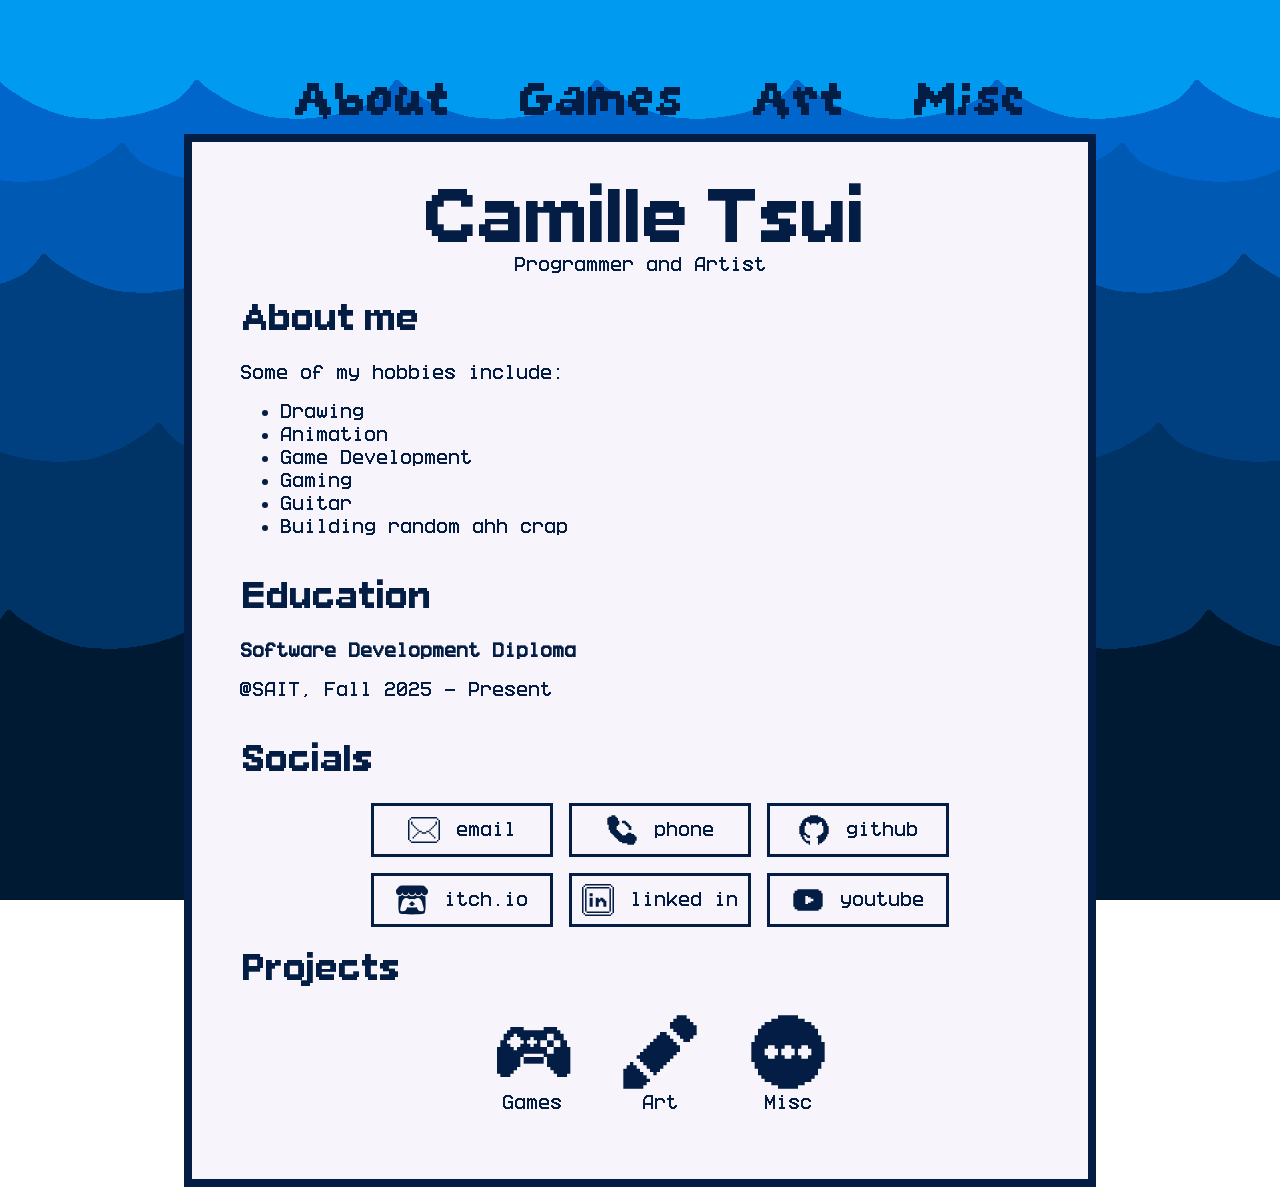
==== commit ff73aee0: "move index page out of pages folder I think the index pages need to be outside to be hosted on git h" ====
--- a/index.html
+++ b/index.html
@@ -5,22 +5,12 @@
     <meta name="viewport" content="width=device-width, initial-scale=1.0">
     <title>Camille Tsui Home</title>
     <link rel="stylesheet" href="./styles/styles.css">
-    <script src="./scripts/about.js" defer></script>
-
-    <link rel="preconnect" href="https://fonts.googleapis.com">
-    <link rel="preconnect" href="https://fonts.gstatic.com" crossorigin>
-    <link href="https://fonts.googleapis.com/css2?family=Jersey+10&family=Pixelify+Sans:wght@400..700&display=swap" rel="stylesheet">
+    <script src="./scripts/scripts.js" defer></script>
+    <script src="./scripts/index-script.js" defer></script>
 </head>
 <body>
     <header>
-        <nav>
-            <!--Logo, navbar-->
-            <ul>
-                <li id="games-button">Games</li>
-                <li id="art-button">Art</li>
-                <li id="misc-button">Misc</li>
-            </ul>
-        </nav>
+        <div id="navbar"></div>
     </header>
     <main>
         <h1>Camille Tsui</h1>
@@ -61,11 +51,11 @@
                 <li id="github">
                     <svg xmlns="http://www.w3.org/2000/svg"  viewBox="0 0 24 24"><path fill="currentColor" d="M23 [base64]"/></svg>
                     <!-- <svg xmlns="http://www.w3.org/2000/svg" width="24" height="24" viewBox="0 0 24 24"><path fill="currentColor" d="M12 .297c-6.63 0-12 5.373-12 12c0 5.303 3.438 9.8 8.205 11.385c.6.113.82-.258.82-.577c0-.285-.01-1.04-.015-2.04c-3.338.724-4.042-1.61-4.042-1.61C4.422 18.07 3.633 17.7 3.633 17.7c-1.087-.744.084-.729.084-.729c1.205.084 1.838 1.236 1.838 1.236c1.07 1.835 2.809 1.305 3.495.998c.108-.776.417-1.305.76-1.605c-2.665-.3-5.466-1.332-5.466-5.93c0-1.31.465-2.38 1.235-3.22c-.135-.303-.54-1.523.105-3.176c0 0 1.005-.322 3.3 1.23c.96-.267 1.98-.399 3-.405c1.02.006 2.04.138 3 .405c2.28-1.552 3.285-1.23 3.285-1.23c.645 1.653.24 2.873.12 3.176c.765.84 1.23 1.91 1.23 3.22c0 4.61-2.805 5.625-5.475 5.92c.42.36.81 1.096.81 2.22c0 1.606-.015 2.896-.015 3.286c0 .315.21.69.825.57C20.565 22.092 24 17.592 24 12.297c0-6.627-5.373-12-12-12"/></svg> -->
-                    git
+                    github
                 </li>
                 <li id="itch.io">
                     <svg xmlns="http://www.w3.org/2000/svg"  viewBox="0 0 24 24"><path fill="currentColor" d="M3.13 1.338C2.08 1.96.02 4.328 0 4.95v1.03c0 1.303 1.22 2.45 2.325 2.45c1.33 0 2.436-1.102 2.436-2.41c0 1.308 1.07 2.41 2.4 2.41c1.328 0 2.362-1.102 2.362-2.41c0 1.308 1.137 2.41 2.466 2.41h.024c1.33 0 2.466-1.102 2.466-2.41c0 1.308 1.034 2.41 2.363 2.41c1.33 0 2.4-1.102 2.4-2.41c0 1.308 1.106 2.41 2.435 2.41C22.78 8.43 24 7.282 24 5.98V4.95c-.02-.62-2.082-2.99-3.13-3.612c-3.253-.114-5.508-.134-8.87-.133c-3.362 0-7.945.053-8.87.133m6.376 6.477a2.7 2.7 0 0 1-.468.602c-.5.49-1.19.795-1.947.795a2.8 2.8 0 0 1-1.95-.795a2.6 2.6 0 0 1-.446-.59a2.8 2.8 0 0 1-.486.59a2.8 2.8 0 0 1-1.95.795a.8.8 0 0 1-.264-.052a40 40 0 0 0-.168 2.95v.005l-.006 1.167c.02 2.334-.23 7.564 1.03 8.85c1.952.454 5.545.662 9.15.663c3.605 0 7.198-.21 9.15-.664c1.26-1.284 1.01-6.514 1.03-8.848l-.006-1.167v-.004a40 40 0 0 0-.168-2.95a.9.9 0 0 1-.263.052a2.8 2.8 0 0 1-1.95-.795a2.7 2.7 0 0 1-.486-.59c-.127.22-.265.412-.447.59a2.8 2.8 0 0 1-1.95.794c-.76 0-1.446-.303-1.948-.793a2.7 2.7 0 0 1-.468-.602a2.7 2.7 0 0 1-.463.602a2.8 2.8 0 0 1-1.95.794h-.16a2.8 2.8 0 0 1-1.95-.793a2.7 2.7 0 0 1-.464-.602zm-2.004 2.59v.002c.795.002 1.5 0 2.373.953A20 20 0 0 1 12 11.253c.72 0 1.438.035 2.125.107c.873-.953 1.578-.95 2.372-.953c.376 0 1.876 0 2.92 2.934l1.123 4.028c.832 2.995-.266 3.068-1.636 3.07c-2.03-.075-3.156-1.55-3.156-3.025c-1.124.184-2.436.276-3.748.277c-1.312 0-2.624-.093-3.748-.277c0 1.475-1.125 2.95-3.156 3.026c-1.37-.004-2.468-.077-1.636-3.072l1.122-4.027c1.045-2.934 2.545-2.934 2.92-2.934zM12 12.714c-.002.002-2.14 1.964-2.523 2.662l1.4-.056v1.22c0 .056.56.033 1.123.007c.562.026 1.124.05 1.124-.008v-1.22l1.4.055C14.138 14.677 12 12.713 12 12.713z"/></svg>
-                    itch
+                    itch.io
                 </li>
                 <li id="linked-in">
                     <svg xmlns="http://www.w3.org/2000/svg" viewBox="0 0 32 32"><path fill="currentColor" d="M30.47 3.05H32v25.9h-1.53Zm-1.52 25.9h1.52v1.53h-1.52Zm0-27.43h1.52v1.53h-1.52Zm-1.53 3.05h1.53v22.86h-1.53ZM3.04 30.48h25.91V32H3.04Zm1.53-3.05h22.85v1.52H4.57Zm18.28-12.19h-1.52v-1.53h-3.05v1.53h-1.52v-1.53h-3.05v9.15h3.05v-4.57h1.52v-1.53h1.53v1.53h1.52v4.57h3.05v-6.1h-1.53zM7.61 13.71h3.05v9.15H7.61Zm0-4.57h3.05v3.05H7.61ZM4.57 3.05h22.85v1.52H4.57ZM3.04 0h25.91v1.52H3.04Zm0 4.57h1.53v22.86H3.04ZM1.52 28.95h1.52v1.53H1.52Zm0-27.43h1.52v1.53H1.52ZM0 3.05h1.52v25.9H0Z"/></svg>
@@ -83,15 +73,15 @@
             <h2>Projects</h2>
             <!--Add project cards-->
             <ul>
-                <li id="games-button">
+                <li id="games">
                     <svg xmlns="http://www.w3.org/2000/svg"  viewBox="0 0 24 24"><path fill="currentColor" d="M15.503 13.502H9.502v2h6.001z"/><path fill="currentColor" d="M22.505 10.501v-2h-1v-2h-1v-1h-1V4.5h-4.002v1H9.502v-1H5.5v1h-1v1h-1v2h-1v2.001h-1v8.002h1v1h3v-1h1.001v-1h1v-1h1v-3.001h1v-1h6.002v1h1v3h1v1.001h1v1h1.001v1h3v-1h1.001v-8.002zm-17.004-2v-1h1v-1h1v1h1v1h1v1h-1v1h-1v1h-1v-1h-1v-1h-1v-1zm8.002 1h-1v1h-1v-1h-1.001v-1h1v-1h1v1h1zm7.001 1h-2v2h-2v-2h-2.001v-2h2v-2h2v2h2.001z"/><path fill="currentColor" d="M18.504 8.501h-2v2h2z"/></svg>
                     Games
                 </li>
-                <li id="art-button">
+                <li id="art">
                     <svg xmlns="http://www.w3.org/2000/svg" viewBox="0 0 24 24"><path fill="currentColor" d="M8 [base64]"/></svg>
                     Art
                 </li>
-                <li id="misc-button">
+                <li id="misc">
                     <svg xmlns="http://www.w3.org/2000/svg"  viewBox="0 0 24 24"><path fill="currentColor" d="M22 9V7h-1V5h-1V4h-1V3h-2V2h-2V1H9v1H7v1H5v1H4v1H3v2H2v2H1v6h1v2h1v2h1v1h1v1h2v1h2v1h6v-1h2v-1h2v-1h1v-1h1v-2h1v-2h1V9zm-9 1v1h1v2h-1v1h-2v-1h-1v-2h1v-1zm-8 1h1v-1h2v1h1v2H8v1H6v-1H5zm14 2h-1v1h-2v-1h-1v-2h1v-1h2v1h1z"/></svg>
                     Misc
                 </li>
--- a/styles/styles.css
+++ b/styles/styles.css
@@ -1,7 +1,39 @@
 :root {
     --max-content-width: 800px;
-    --background-colour:#f2f2f2;
-    --button-colour: rgb(231, 106, 3);
+    --background-colour:#F7F5FB;
+    --primary-colour: #031D44;
+    --secondary-colour:#084887;
+    --button-colour: #F58A07;
+}
+
+@font-face {
+    font-family: pixellari;
+    src: url(../fonts/Pixellari.ttf);
+}
+
+@font-face {
+    font-family: easvhs;
+    src:url(../fonts/easvhs.ttf)
+}
+
+@font-face {
+    font-family: openMine;
+    src: url(../fonts/OpenMine.ttf);
+}
+
+@font-face {
+    font-family: betterVCR;
+    src: url(../fonts/BetterVCR\ 25.09.ttf);
+}
+
+@font-face {
+    font-family: grapeSoda;
+    src: url(../fonts/GrapeSoda.ttf);
+}
+
+@font-face {
+    font-family: arw;
+    src: url(../fonts/ari-w9500-display.ttf);
 }
 
 main {
@@ -11,34 +43,34 @@
     max-width: var(--max-content-width);
     padding: 3rem;
 
-    border:0.5rem, solid, black;
+    border:0.5rem, solid, var(--primary-colour);
     background-color: var(--background-colour);
 }
 
 body {
+    color: var(--primary-colour);
     /*background*/
     background-image: url("../images/water-bg.png");
     background-attachment: fixed;
 }
 
 /* fonts - fix later*/
-h1, h2, h3, p, li {
-    font-family: "Jersey 10", sans-serif;
-    font-weight: 400;
-    font-style: normal;
+h1, h2, h3 {
+    font-family: arw;
 }
 
 h1 {
-    font-size: 5rem;
+    font-size: 4rem;
     margin: auto;
 }
 
 h2 {
-    font-size: 3rem;
-}
-
-p, li, h3{
     font-size: 2rem;
+}
+
+p, li, h3 {
+    font-family: betterVCR;
+    font-size: 1rem;
 }
 
 /*nav- bar*/
@@ -51,7 +83,8 @@
     margin-top: 4rem;
 }
 header li {
-    font-size: 3rem;
+    font-family: grapeSoda;
+    font-size: 4rem;
     list-style: none;
 }
 
@@ -60,13 +93,8 @@
     transform: scale(1.2);
     cursor:pointer;
 }
-/*
-p, li {
-    font-family: "Pixelify Sans", sans-serif;
-    font-optical-sizing: auto;
-
-}
-    */
+
+
 
 /*Main page stuff*/
 
@@ -77,12 +105,12 @@
 /* socials stuff */
 .socials li {
     min-width: 10rem;
-    border:solid;
     display: flex;
     justify-content: center;
     align-items: center;
     gap: 1rem;
     padding: 0.5rem;
+    border:solid;
 }
 
 .socials svg {
@@ -129,3 +157,115 @@
     color: var(--button-colour);
     text-decoration: underline;
 }
+
+
+
+/* Games page */
+#games-container {
+    display: flex;
+    flex-wrap: wrap;
+    justify-content: center;
+    gap:2rem;
+    margin-top: 2rem;
+}
+.game-card {
+    display: flex;
+    flex-direction: column;
+    width: 22rem;
+
+    border: solid;
+}
+
+.card-game-title {
+    margin:auto;
+    font-size: 2rem;
+    padding: 1rem;
+}
+
+.game-date {
+    font-size: 1rem;
+    margin: auto;
+}
+
+.game-card p {
+    padding-inline: 1rem;
+    font-size: 1rem;
+}
+
+.game-tags {
+    display: flex;
+    flex-wrap: wrap;
+    gap: 2rem;
+    color: var(--secondary-colour);
+
+}
+
+.game-tags li{
+    font-size: 1rem;
+    font-family: pixellari;
+}
+
+.game-card:hover {
+    transform: scale(1.1);
+    cursor: pointer;
+    background-color: white;
+}
+
+
+/* Game description page */
+
+.button-container {
+    display: flex;
+    justify-content: center;
+    align-items: center;
+    gap: 3rem;
+}
+
+#play-button {
+    display: flex;
+    justify-items: center;
+    padding: 1rem;
+
+    background-color: var(--primary-colour);
+    color: var(--background-colour);
+    
+}
+
+#play-button:hover{
+    transform: scale(1.1);
+    background-color: var(--button-colour);
+}
+
+#git-button {
+    height: 3rem;
+}
+
+#git-button:hover{
+    transform: scale(1.1);
+    color: var(--button-colour);
+}
+
+#game-image-container {
+    display: flex;
+    justify-content: center;
+    height: 50vh;
+    width: auto;
+    padding: 1rem;
+}
+
+#tags {
+    display: flex;
+    
+    gap: 2rem;
+}
+
+#game-title {
+    display: flex;
+    justify-content: center;
+}
+
+#date {
+    display: flex;
+    justify-content: center;
+    padding: 1rem;
+}
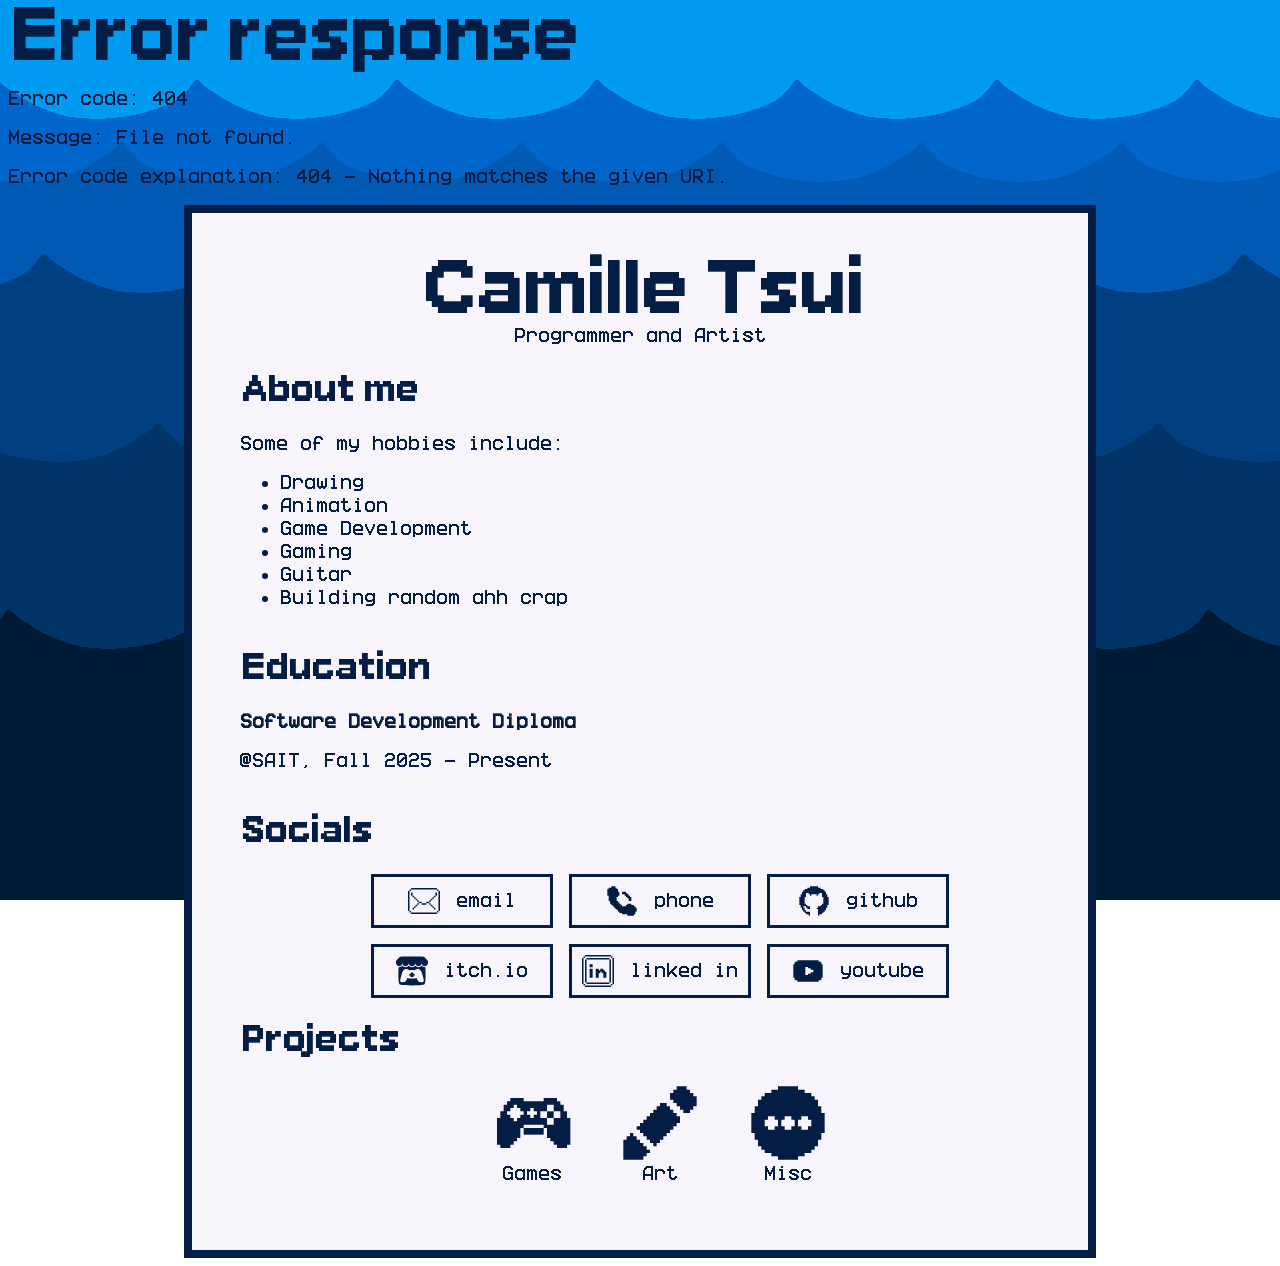
==== commit 631aef2d: "fixing paths" ====
--- a/index.html
+++ b/index.html
@@ -4,9 +4,9 @@
     <meta charset="UTF-8">
     <meta name="viewport" content="width=device-width, initial-scale=1.0">
     <title>Camille Tsui Home</title>
-    <link rel="stylesheet" href="./styles/styles.css">
-    <script src="./scripts/scripts.js" defer></script>
-    <script src="./scripts/index-script.js" defer></script>
+    <link rel="stylesheet" href="styles/styles.css">
+    <script src="scripts/navbar.js" defer></script>
+    <script src="scripts/index-script.js" defer></script>
 </head>
 <body>
     <header>
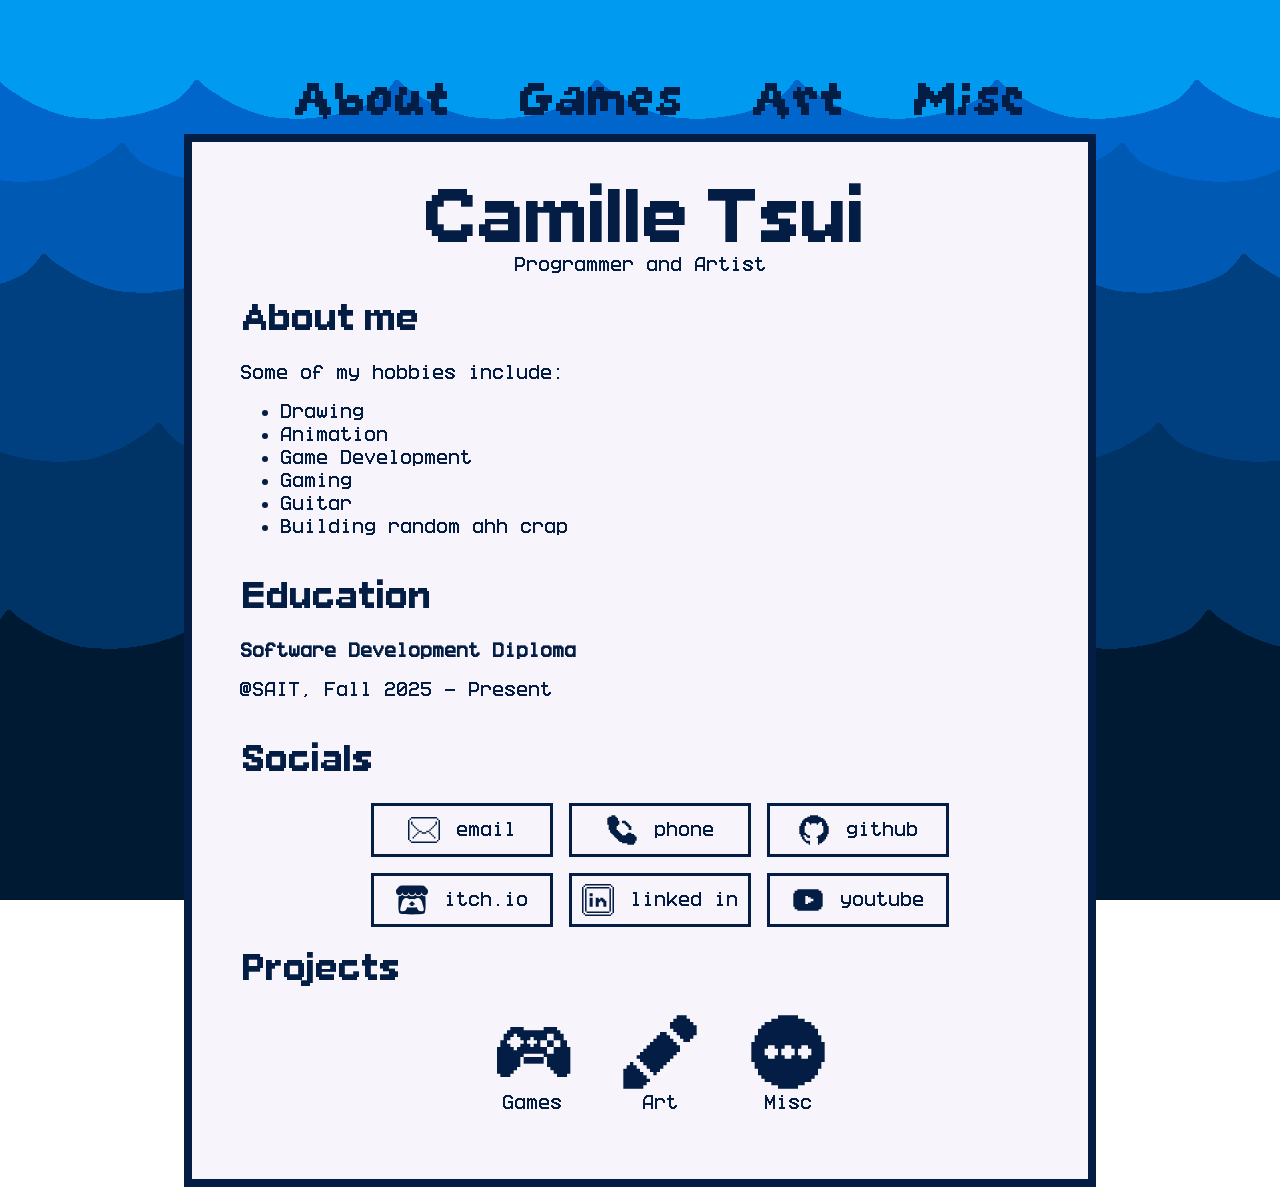
==== commit 3fafbc10: "Revert "fixing paths" This reverts commit 631aef2de674126c4fd76b877848699fbff0786b." ====
--- a/index.html
+++ b/index.html
@@ -4,9 +4,9 @@
     <meta charset="UTF-8">
     <meta name="viewport" content="width=device-width, initial-scale=1.0">
     <title>Camille Tsui Home</title>
-    <link rel="stylesheet" href="styles/styles.css">
-    <script src="scripts/navbar.js" defer></script>
-    <script src="scripts/index-script.js" defer></script>
+    <link rel="stylesheet" href="./styles/styles.css">
+    <script src="./scripts/scripts.js" defer></script>
+    <script src="./scripts/index-script.js" defer></script>
 </head>
 <body>
     <header>
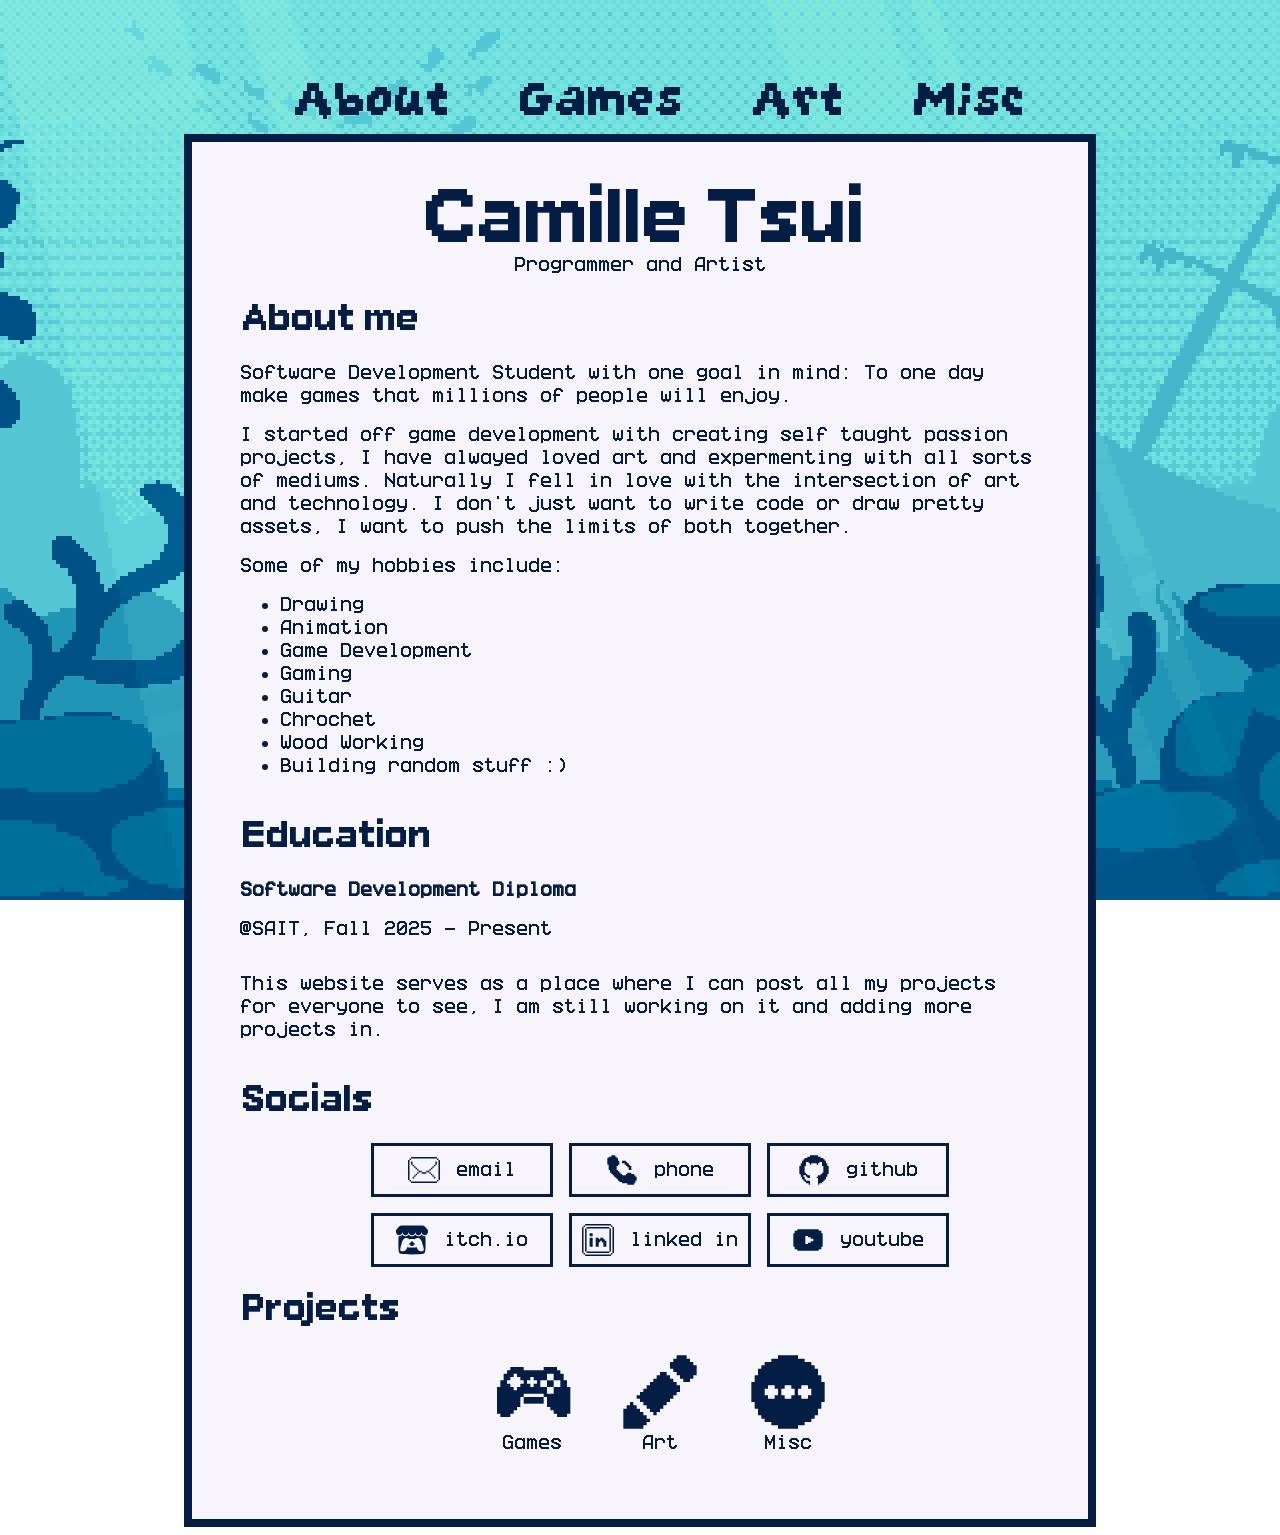
==== commit 3342c2bb: "Update about me, modify socials buttons" ====
--- a/index.html
+++ b/index.html
@@ -18,7 +18,12 @@
 
         <section class="about-me">
             <h2>About me</h2>
-            <p><!--Combining creativity with technology is what I'm about. <br> -->
+            <p>Software Development Student with one goal in mind: To one day make games that millions of people will enjoy.</p>
+            <p>
+                I started off game development with creating self taught passion projects, I have alwayed loved art and expermenting with all sorts of mediums. 
+                Naturally I fell in love with the intersection of art and technology. I don't just want to write code or draw pretty assets, I want to push the limits of both together.
+            </p>
+            <p>
                 Some of my hobbies include:
             </p>
             <ul>
@@ -27,7 +32,9 @@
                 <li>Game Development</li>
                 <li>Gaming</li>
                 <li>Guitar</li>
-                <li>Building random ahh crap</li>
+                <li>Chrochet</li>
+                <li>Wood Working</li>
+                <li>Building random stuff :)</li>
             </ul>
         </section>
 
@@ -35,6 +42,10 @@
             <h2>Education</h2>
             <h3>Software Development Diploma</h3>
             <p>@SAIT, Fall 2025 - Present</p>
+        </section>
+
+        <section>
+            <p>This website serves as a place where I can post all my projects for everyone to see, I am still working on it and adding more projects in.</p>
         </section>
 
         <section class="socials">
@@ -50,7 +61,6 @@
                 </li>
                 <li id="github">
                     <svg xmlns="http://www.w3.org/2000/svg"  viewBox="0 0 24 24"><path fill="currentColor" d="M23 [base64]"/></svg>
-                    <!-- <svg xmlns="http://www.w3.org/2000/svg" width="24" height="24" viewBox="0 0 24 24"><path fill="currentColor" d="M12 .297c-6.63 0-12 5.373-12 12c0 5.303 3.438 9.8 8.205 11.385c.6.113.82-.258.82-.577c0-.285-.01-1.04-.015-2.04c-3.338.724-4.042-1.61-4.042-1.61C4.422 18.07 3.633 17.7 3.633 17.7c-1.087-.744.084-.729.084-.729c1.205.084 1.838 1.236 1.838 1.236c1.07 1.835 2.809 1.305 3.495.998c.108-.776.417-1.305.76-1.605c-2.665-.3-5.466-1.332-5.466-5.93c0-1.31.465-2.38 1.235-3.22c-.135-.303-.54-1.523.105-3.176c0 0 1.005-.322 3.3 1.23c.96-.267 1.98-.399 3-.405c1.02.006 2.04.138 3 .405c2.28-1.552 3.285-1.23 3.285-1.23c.645 1.653.24 2.873.12 3.176c.765.84 1.23 1.91 1.23 3.22c0 4.61-2.805 5.625-5.475 5.92c.42.36.81 1.096.81 2.22c0 1.606-.015 2.896-.015 3.286c0 .315.21.69.825.57C20.565 22.092 24 17.592 24 12.297c0-6.627-5.373-12-12-12"/></svg> -->
                     github
                 </li>
                 <li id="itch.io">
@@ -63,7 +73,6 @@
                 </li>
                 <li id="youtube">
                     <svg xmlns="http://www.w3.org/2000/svg"  viewBox="0 0 24 24"><path fill="currentColor" d="M22 7V5h-2V4H4v1H2v2H1v10h1v2h2v1h16v-1h2v-2h1V7zm-10 8h-2V9h2v1h2v1h2v2h-2v1h-2z"/></svg>
-                   <!-- <svg xmlns="http://www.w3.org/2000/svg" width="24" height="24" viewBox="0 0 24 24"><path fill="currentColor" d="M23.498 6.186a3.02 3.02 0 0 0-2.122-2.136C19.505 3.545 12 3.545 12 3.545s-7.505 0-9.377.505A3.02 3.02 0 0 0 .502 6.186C0 8.07 0 12 0 12s0 3.93.502 5.814a3.02 3.02 0 0 0 2.122 2.136c1.871.505 9.376.505 9.376.505s7.505 0 9.377-.505a3.02 3.02 0 0 0 2.122-2.136C24 15.93 24 12 24 12s0-3.93-.502-5.814M9.545 15.568V8.432L15.818 12z"/></svg> -->
                     youtube
                 </li>
             </ul>
@@ -71,7 +80,6 @@
 
         <section class="projects">
             <h2>Projects</h2>
-            <!--Add project cards-->
             <ul>
                 <li id="games">
                     <svg xmlns="http://www.w3.org/2000/svg"  viewBox="0 0 24 24"><path fill="currentColor" d="M15.503 13.502H9.502v2h6.001z"/><path fill="currentColor" d="M22.505 10.501v-2h-1v-2h-1v-1h-1V4.5h-4.002v1H9.502v-1H5.5v1h-1v1h-1v2h-1v2.001h-1v8.002h1v1h3v-1h1.001v-1h1v-1h1v-3.001h1v-1h6.002v1h1v3h1v1.001h1v1h1.001v1h3v-1h1.001v-8.002zm-17.004-2v-1h1v-1h1v1h1v1h1v1h-1v1h-1v1h-1v-1h-1v-1h-1v-1zm8.002 1h-1v1h-1v-1h-1.001v-1h1v-1h1v1h1zm7.001 1h-2v2h-2v-2h-2.001v-2h2v-2h2v2h2.001z"/><path fill="currentColor" d="M18.504 8.501h-2v2h2z"/></svg>
--- a/styles/styles.css
+++ b/styles/styles.css
@@ -50,8 +50,11 @@
 body {
     color: var(--primary-colour);
     /*background*/
-    background-image: url("../images/water-bg.png");
+    background-image: url("../images/ocean-bg.png");
     background-attachment: fixed;
+    background-size:cover;
+    background-position: bottom;
+    image-rendering: pixelated;
 }
 
 /* fonts - fix later*/
@@ -68,10 +71,15 @@
     font-size: 2rem;
 }
 
+h3 {
+    margin-bottom: 0;
+}
+
 p, li, h3 {
     font-family: betterVCR;
     font-size: 1rem;
 }
+
 
 /*nav- bar*/
 header ul {
@@ -160,31 +168,41 @@
 
 
 
-/* Games page */
-#games-container {
+/* Games and arts page */
+#games-container, .arts-container {
     display: flex;
     flex-wrap: wrap;
     justify-content: center;
     gap:2rem;
     margin-top: 2rem;
 }
-.game-card {
+.game-card{
     display: flex;
     flex-direction: column;
     width: 22rem;
-
+    height: 35rem;
     border: solid;
 }
-
-.card-game-title {
+.art-card {
+    display: flex;
+    flex-direction: column;
+    width: 20rem;
+    height: 25rem;
+    border: solid;
+}
+
+
+.card-game-title, .art-title {
     margin:auto;
     font-size: 2rem;
     padding: 1rem;
 }
 
-.game-date {
-    font-size: 1rem;
+#card-game-date {
+    font-family: openMine;
+    font-size: 1.5rem;
     margin: auto;
+    color: var(--secondary-colour);
 }
 
 .game-card p {
@@ -192,6 +210,18 @@
     font-size: 1rem;
 }
 
+.card-game-image, .art-card-image{
+    width: 100%;
+    height: 100%;
+    object-fit: cover;
+}
+
+.game-card:hover, .art-card:hover {
+    transform: scale(1.1);
+    cursor: pointer;
+    background-color: white;
+}
+
 .game-tags {
     display: flex;
     flex-wrap: wrap;
@@ -205,20 +235,26 @@
     font-family: pixellari;
 }
 
-.game-card:hover {
-    transform: scale(1.1);
-    cursor: pointer;
-    background-color: white;
+
+.art-card-image {
+    height: 20rem;
 }
 
 
 /* Game description page */
+
+#game-detail-container {
+    display: flex;
+    flex-direction: column;
+    gap: 1rem;
+}
 
 .button-container {
     display: flex;
     justify-content: center;
     align-items: center;
     gap: 3rem;
+    padding-top: 1rem;
 }
 
 #play-button {
@@ -248,24 +284,220 @@
 #game-image-container {
     display: flex;
     justify-content: center;
+    align-items: center;
     height: 50vh;
     width: auto;
     padding: 1rem;
 }
 
+
 #tags {
     display: flex;
+    gap: 2rem;
+
+    font-size: 0.5rem;
+    color: var(--secondary-colour);
+}
+
+#game-title {
+    display: flex;
+    justify-content: center;
+}
+
+#date {
+    display: flex;
+    justify-content: center;
+    padding: 1rem;
+
+    font-family: openMine;
+    font-size: 1.5rem;
+    color: var(--secondary-colour);
+}
+
+/*carousel*/
+.carousel {
+    position: relative;
+}
+
+.carousel ul {
+    display: flex;
+    list-style: none;
+    padding: 0;
+    margin: 0;
+    height: 100%;
+    width: 100%;
+    justify-content: center;
+    gap: 10px;       
+}
+
+.carousel li{
+    height: 100%;
+    list-style-type: none;    
+}
+
+.carousel img{
+    height: 100%;
+    width: auto;
+    object-fit: contain;
+    position: absolute;
+    transform: translateX(-50%);
+}
+
+
+.carousel button {
+    z-index: 2;
+    width: 3rem;
+    height: 3rem;
+}
+
+.carousel-button-prev, .carousel-button-next {
+    position: absolute;
+}
+
+.carousel-button-prev{
+    left: 0;
+}
+.carousel-button-next{
+    right: 0;
+}
+
+.slide {
+    opacity: 0;
+    transition: 200ms opacity ease-in-out;
+    transition-delay: 200ms;
+}
+
+.slide[data-active] {
+    opacity: 1;
+    transition-delay: 0;
+}
+
+
+/*   art stuff   */
+.art-container {
+    display: flex;
+    flex-wrap: wrap;
+    justify-content: center;
+    gap:2rem;
+    margin-top: 2rem;
+}
+
+.art-container img{
+    display: flex;
+    flex-direction: column;
+    width: 10rem;
+    height: 10rem;
+    object-fit: cover;
+    transition: 200ms transform ease-in-out;
+}
+
+.art-container img:hover {
+    transform: scale(1.1);
     
-    gap: 2rem;
-}
-
-#game-title {
-    display: flex;
-    justify-content: center;
-}
-
-#date {
-    display: flex;
-    justify-content: center;
-    padding: 1rem;
-}
+}
+
+.full-img {
+    width: 100%;
+    height: 100%;
+    background: rgba(0,0,0,0.9);
+    position: fixed;
+    top: 0;
+    left: 0;
+    display: none;
+    align-items: center;
+    justify-content: center;
+    z-index: 100;
+    flex-direction: column;
+}
+
+.full-img img {
+    width: 90%;
+    max-height: 70%;
+    object-fit: contain;
+}
+
+.full-img span {
+    position: absolute;
+    top: 5%;
+    font-size: 30px;
+    right: 5%;
+    color:#fff;
+    cursor:pointer;
+    font-family: pixellari;
+}
+
+.art-info {
+    color:white;
+    display: flex;
+    flex-direction: column;
+    align-items: center;
+    height: auto;
+}
+
+/*next and prec buttons */
+/*maybe refactor it later*/
+#art-button-prev, #art-button-next, .carousel button{
+    position: absolute;
+    background-color: none;
+    background: none;
+    border: none;
+    padding: 0;
+    color:var(--secondary-colour)
+}
+
+#art-button-prev svg:hover, #art-button-next svg:hover, .carousel-button-prev svg:hover, .carousel-button-next svg:hover{
+    transform: scale(1.2);
+    color:var(--button-colour)
+}
+
+#art-button-prev svg, #art-button-next svg{
+    height: 4rem;
+}
+
+#art-button-prev {
+    left: 2rem;
+}
+
+#art-button-next {
+    right: 2rem;
+}
+
+
+/* mobile responsiveness */
+@media screen and (max-width: 800px){
+    html {
+        font-size: clamp(0.5rem, 2.5vw, 1rem);
+    }
+    h1 {
+        font-size: 3rem;
+    }
+    body{
+        margin: 0;
+        min-height:100vh;
+        display: flex;
+        flex-direction: column;
+    }
+    main {
+        border: none;
+        flex-grow: 1;
+        margin:0
+    }
+    /*nav*/
+    header {
+        background-color: #031D44;
+    }
+    header ul {
+        margin-top: 0;
+        padding: 1rem;
+    }
+    header li {
+        color:var(--background-colour);
+        font-size: 2.5rem;
+    }
+    .socials ul{
+        padding: 0;
+    }
+    .carousel img{
+        max-width: 100vw;
+    }
+}
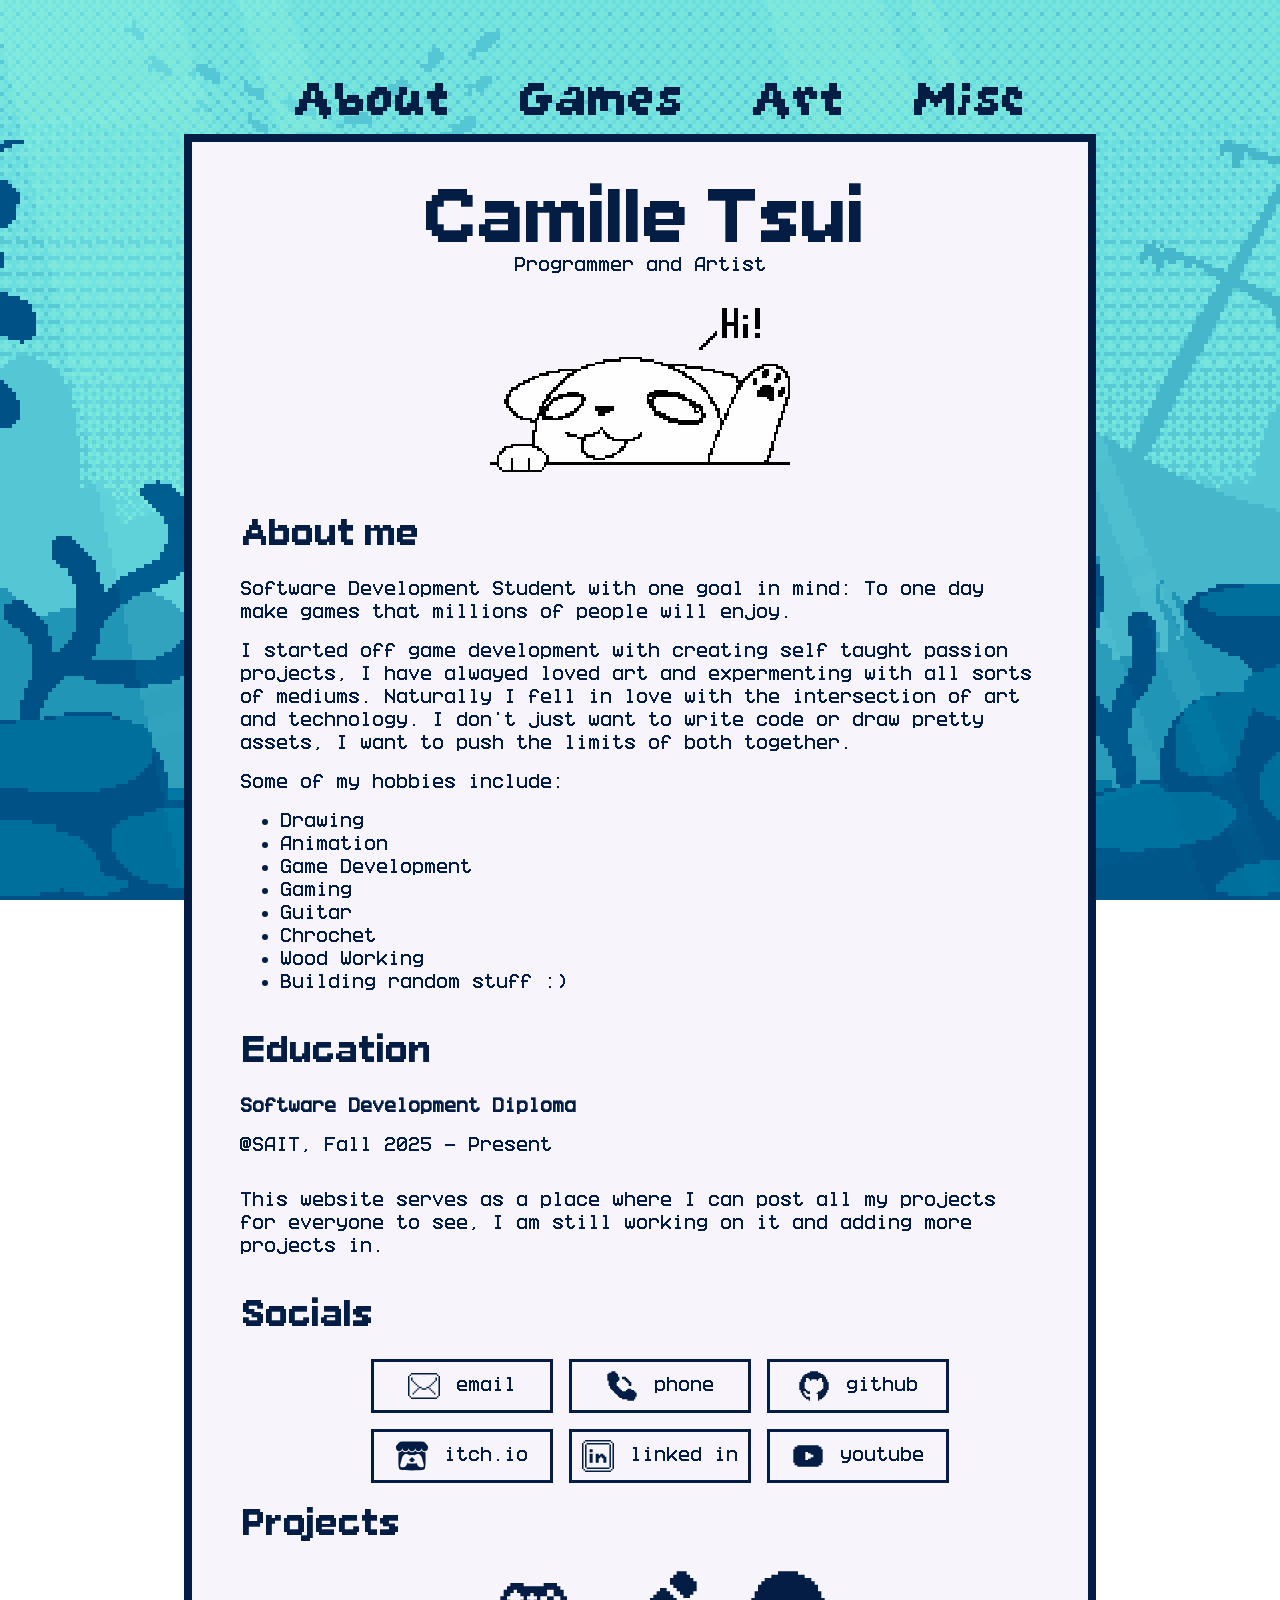
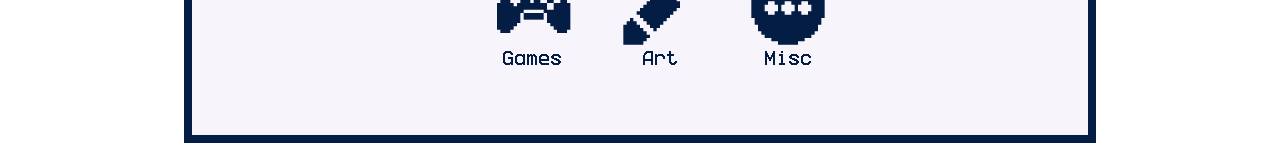
==== commit 17bb2bce: "added home page image" ====
--- a/index.html
+++ b/index.html
@@ -14,7 +14,8 @@
     </header>
     <main>
         <h1>Camille Tsui</h1>
-        <p id="job-title">Programmer and Artist</p> <!--description of self-->
+        <p id="job-title">Programmer and Artist</p>
+        <img src="./images/cat-hi.png" alt="profile picture" class="profile-pic">
 
         <section class="about-me">
             <h2>About me</h2>
--- a/styles/styles.css
+++ b/styles/styles.css
@@ -107,6 +107,12 @@
 /*Main page stuff*/
 
 #job-title {
+    margin: auto;
+}
+
+.profile-pic {
+    max-width: 300px;
+    width: 50rem;
     margin: auto;
 }
 
